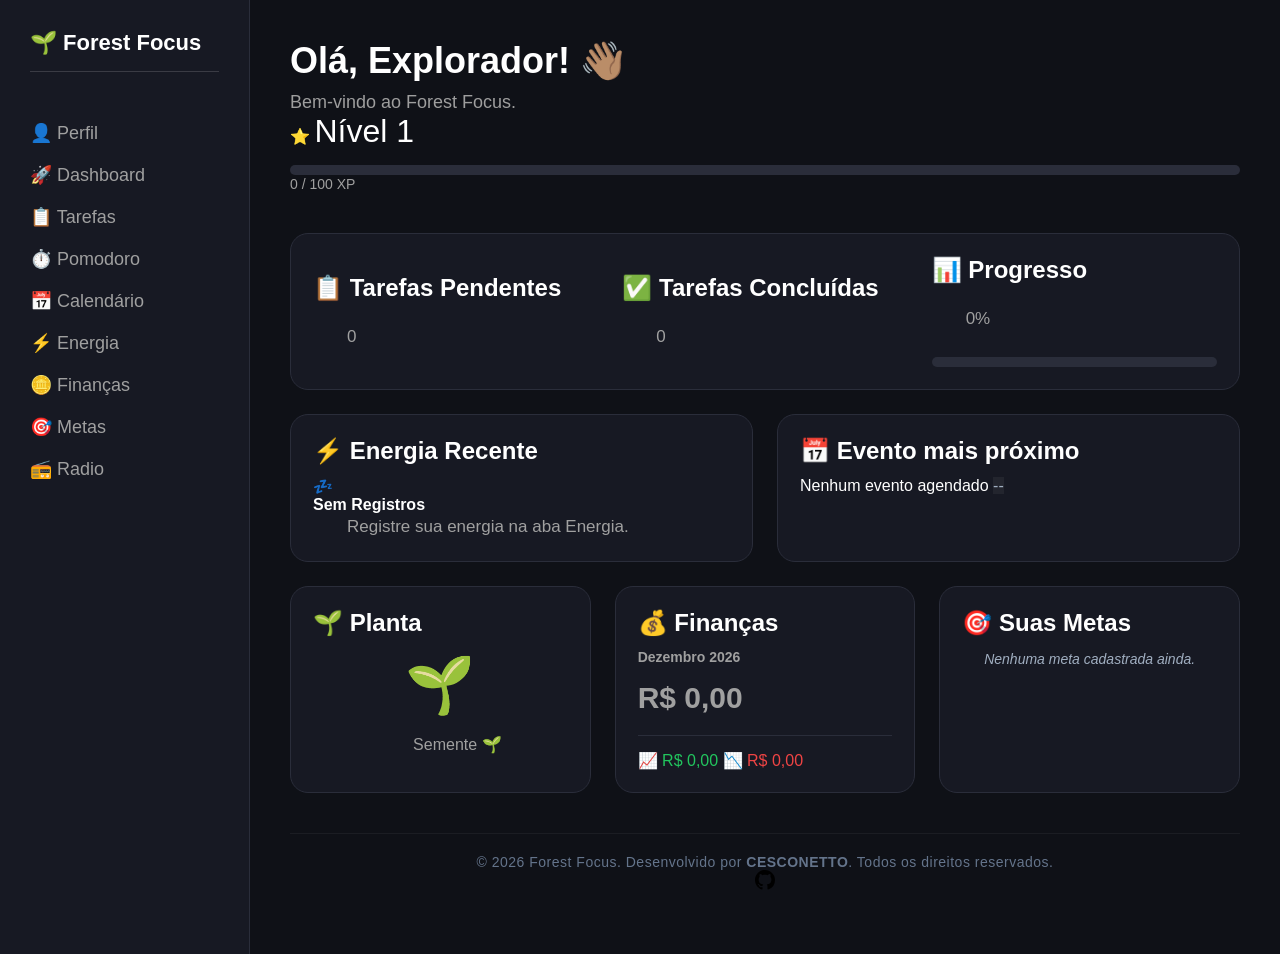
==== index.html @ b94b72d1 "Correção geral do projeto" ====
<!DOCTYPE html>
<html lang="pt-BR">

<head>
    <meta charset="UTF-8">
    <meta name="viewport" content="width=device-width, initial-scale=1.0">
    <title>Dashboard - Forest Focus 1.5v</title>

    <link rel="icon" type="image/png" href="assets/img/favicon.png">
    <link rel="stylesheet" href="assets/css/style.css">
    <link rel="manifest" href="./manifest.json">

    <meta name="theme-color" content="#1a1a2e">
</head>

<body>

    <div class="container">

        <aside class="sidebar">
            <h2>🌱 Forest Focus</h2>

            <button class="menu-toggle" aria-label="Abrir menu">
                <span>🌱 Forest Focus</span>
                <span class="menu-icon">☰</span>
            </button>

            <nav>
                <a href="pages/perfil.html">👤 Perfil</a>
                <a href="#">🚀 Dashboard</a>
                <a href="pages/tarefas.html">📋 Tarefas</a>
                <a href="pages/pomodoro.html">⏱️ Pomodoro</a>
                <a href="pages/calendario.html">📅 Calendário</a>
                <a href="pages/energia.html">⚡ Energia</a>
                <a href="pages/financas.html">🪙 Finanças</a>
                <a href="pages/metas.html">🎯 Metas</a>
                <a href="https://youtu.be/IvgZ4maSn4c" target="_blank" class="radio-link">📻 Radio</a>
            </nav>
        </aside>

        <main class="main-content">

            <header>
                <div>
                    <h1>Olá, Explorador! 👋🏽</h1>
                    <p>Bem-vindo ao Forest Focus.</p>
                </div>

                <div class="user-level-top">
                    <span>
                        ⭐ <span id="levelText">Nível 1</span>
                    </span>
                    <div class="progress-bar">
                        <div id="levelFill" style="width:70%;"></div>
                    </div>
                    <span id="xpText">70 / 100 XP</span>
                </div>
            </header>

            <section class="cards">

                <div class="card card-dash">
                    <div class="grid-3-columns">
                        <div class="metric-item border-right">
                            <h3>📋 Tarefas Pendentes</h3>
                            <p id="taskCounter" class="dash-number">0</p>
                        </div>

                        <div class="metric-item border-right">
                            <h3>✅ Tarefas Concluídas</h3>
                            <p id="completedCounter" class="dash-number">0</p>
                        </div>

                        <div class="metric-item">
                            <h3>📊 Progresso</h3>
                            <p id="progressText" class="dash-number">0%</p>
                            <div class="progress-bar">
                                <div id="progressFill"></div>
                            </div>
                        </div>
                    </div>
                </div>

                <div class="grid-2-columns">
                    <div class="card card-dash flex-center">
                        <h3>⚡ Energia Recente</h3>
                        <div id="dashEnergyStatus">
                            <span id="dashEnergyEmoji">🔋</span>
                            <div>
                                <h4 id="dashEnergyLabel">Carregando...</h4>
                                <p id="dashEnergyNote">"Buscando último registro..."</p>
                            </div>
                        </div>
                    </div>

                    <div class="card card-dash flex-center">
                        <h3>📅 Evento mais próximo</h3>
                        <div id="dashNextEvent">
                            <div class="event-wrapper">
                                <span id="dashEventTitle">Nenhum evento agendado</span>
                                <span id="dashEventBadge">--</span>
                            </div>
                        </div>
                    </div>
                </div>

                <div class="grid-3-columns">
                    <div class="card card-dash space-between">
                        <h3>🌱 Planta</h3>
                        <div class="card-center-content">
                            <div id="plantStage">🌱</div>
                            <p id="plantProgress">Brotando...</p>
                        </div>
                    </div>

                    <div class="card card-dash space-between">
                        <h3>💰 Finanças</h3>
                        <div class="card-center-content">
                            <h4 id="financeMonth">Junho 2026</h4>
                            <p id="balanceText">R$ 0,00</p>
                            <div class="finance-summary">
                                <span id="incomeText">📈 R$ 0,00</span>
                                <span id="expenseText">📉 R$ 0,00</span>
                            </div>
                        </div>
                    </div>

                    <div class="card card-dash space-between">
                        <h3>🎯 Suas Metas</h3>
                        <div id="dashboardGoalsContent">
                            <p class="loading-text">Carregando metas...</p>
                        </div>
                    </div>
                </div>

            </section>

            <footer class="main-footer">
                <p>
                    &copy; 2026 Forest Focus. Desenvolvido por <strong>CESCONETTO</strong>. Todos os direitos reservados.
                </p>
                <a href="https://github.com/ViniCesco" target="_blank" rel="noopener noreferrer" title="Ver meu GitHub">
                    <svg height="20" width="20" viewBox="0 0 16 16" aria-hidden="true">
                        <path d="M8 0C3.58 0 0 3.58 0 8c0 3.54 2.29 6.53 5.47 7.59.4.07.55-.17.55-.38 0-.19-.01-.82-.01-1.49-2.01.37-2.53-.49-2.69-.94-.09-.23-.48-.94-.82-1.13-.28-.15-.68-.52-.01-.53.63-.01 1.08.58 1.23.82.72 1.21 1.87.87 2.33.66.07-.52.28-.87.51-1.07-1.78-.2-3.64-.89-3.64-3.95 0-.87.31-1.59.82-2.15-.08-.2-.36-1.02.08-2.12 0 0 .67-.21 2.2.82.64-.18 1.32-.27 2-.27.68 0 1.36.09 2 .27 1.53-1.04 2.2-.82 2.2-.82.44 1.1.16 1.92.08 2.12.51.56.82 1.27.82 2.15 0 3.07-1.87 3.75-3.65 3.95.29.25.54.73.54 1.48 0 1.07-.01 1.93-.01 2.2 0 .21.15.46.55.38A8.013 8.013 0 0016 8c0-4.42-3.58-8-8-8z"/>
                    </svg>
                </a>
            </footer>

        </main>

    </div>

    <script src="assets/js/dashboard.js"></script>
</body>

</html>
---- assets/css/style.css ----
/* ==========================================================================
   1. CONFIGURAÇÕES GERAIS E VARIÁVEIS
   ========================================================================== */
:root {
  --bg-main: #0f1117;
  --bg-card: #171923;
  --bg-select: #151a2e;
  --border-color: #2a2d3a;
  --primary: #4f46e5;
  --primary-hover: #6d5dfc;
  --success: #22c55e;
  --danger: #ef4444;
  --text-white: #ffffff;
  --text-muted: #a0a0a0;
  --text-label: #9e9e9e;
}

* {
  margin: 0;
  padding: 0;
  box-sizing: border-box;
  font-family: Arial, sans-serif;
}

body {
  background: var(--bg-main);
  color: var(--text-white);
}

.section-divider, hr {
  width: 100%;
  height: 1px;
  background: var(--border-color);
  border: none;
  margin: 40px 0;
}

hr {
  margin: 15px 0;
}

/* ==========================================================================
   2. ESTRUTURA BASE (LAYOUT GLOBAL)
   ========================================================================== */
.container {
  display: flex;
  min-height: 100vh;
}

.main-content {
  flex: 1;
  padding: 40px;
}

header {
  margin-bottom: 40px;
}

header h1 {
  font-size: 36px;
  margin-bottom: 10px;
}

header p {
  color: var(--text-label);
  font-size: 18px;
}

/* Grids Computador */
.cards {
  display: flex;
  flex-direction: column;
  gap: 24px;
  margin: 25px 0;
}

.grid-2-columns {
  display: grid;
  grid-template-columns: repeat(2, 1fr);
  gap: 24px;
}

.grid-3-columns {
  display: grid;
  grid-template-columns: repeat(3, 1fr);
  gap: 24px;
}

/* Elementos de Cartão Comuns */
.card {
  background: var(--bg-card);
  border: 1px solid var(--border-color);
  border-radius: 18px;
  padding: 22px;
  transition: .25s;
}

.card:hover {
  border-color: var(--primary);
  transform: translateY(-3px);
}

.card h3 {
  display: flex;
  align-items: center;
  gap: 8px;
  font-size: 24px;
  margin: 0 0 12px 0;
  color: var(--text-white);
}

.card p {
  margin: 0 0 0 34px;
  color: var(--text-muted);
  font-size: 17px;
  line-height: 1.5;
}

.card-wide {
  grid-column: span 1;
}

.card-dash {
  min-height: 120px;
}

.metric-item {
  display: flex;
  flex-direction: column;
  justify-content: center;
  gap: 10px;
}

/* ==========================================================================
   3. SIDEBAR (MENU LATERAL)
   ========================================================================== */
.sidebar {
  width: 250px;
  background: var(--bg-card);
  padding: 30px;
  border-right: 1px solid var(--border-color);
}

.sidebar h2 {
  font-size: 22px;
  color: #ffffff;
  font-weight: 700;
  margin-bottom: 50px;
  white-space: nowrap;
  padding-bottom: 15px;
  border-bottom: 1px solid rgba(255, 255, 255, 0.15);
  display: block;
}

.sidebar nav {
  display: flex;
  flex-direction: column;
  gap: 20px;
}

.sidebar a {
  text-decoration: none;
  color: var(--text-muted);
  font-size: 18px;
  transition: transform 0.3s ease, color 0.3s ease;
}

.sidebar a:hover {
  color: var(--text-white);
  transform: translateX(5px);
}

/* ==========================================================================
   4. FORMULÁRIOS E CAMPOS DE ENTRADA (TAREFAS)
   ========================================================================== */
.tasks {
  margin-top: 15px;
}

.tasks h2 {
  margin-bottom: 20px;
}

.task-input {
  display: flex;
  gap: 10px;
  margin-bottom: 20px;
}

.task-input input {
  flex: 1;
  padding: 15px;
  border: none;
  border-radius: 12px;
  background: var(--bg-card);
  color: var(--text-white);
  font-size: 16px;
}

.task-input input:focus {
  outline: 2px solid var(--primary);
}

.task-input select, 
#taskCategory, 
#taskPriority {
  height: 48px;
  padding: 0 16px;
  border: 1px solid rgba(255, 255, 255, 0.05);
  border-radius: 16px;
  background: var(--bg-select);
  color: var(--text-white);
  font-size: 15px;
  min-width: 180px;
  outline: none;
  cursor: pointer;
  transition: background 0.2s ease;
}

#taskPriority {
  min-width: 170px;
}

.task-input select:hover, 
#taskCategory:hover {
  background: #1b2240;
}

#taskCategory:focus {
  box-shadow: 0 0 0 2px rgba(109, 93, 252, 0.3);
}

.task-input button {
  height: 48px;
  padding: 0 25px;
  border: none;
  border-radius: 12px;
  background: var(--primary-hover);
  color: var(--text-white);
  font-weight: 600;
  cursor: pointer;
  transition: transform 0.3s ease;
}

.task-input button:hover {
  transform: scale(1.03);
}

/* ==========================================================================
   5. LISTAGEM DE TAREFAS E CONTEÚDO
   ========================================================================== */
#taskList {
  list-style: none;
}

#taskList li {
  background: var(--bg-card);
  border: 1px solid var(--border-color);
  padding: 15px;
  border-radius: 12px;
  margin-bottom: 10px;
  display: flex;
  justify-content: space-between;
  align-items: center;
  transition: border-color 0.3s ease;
}

#taskList li:hover {
  border-color: var(--primary);
}

.check-container {
  display: flex;
  align-items: center;
  gap: 10px;
  cursor: pointer;
}

.check-container input {
  width: 18px;
  height: 18px;
}

.completed, .done {
  text-decoration: line-through;
  opacity: 0.5;
}

.task-tags {
  display: flex;
  gap: 6px;
  margin-bottom: 6px;
}

.task-category {
  display: inline-block;
  padding: 4px 10px;
  border-radius: 20px;
  background: rgba(124, 92, 255, 0.15);
  color: #a78bfa;
  font-size: 11px;
  font-weight: 600;
}

.task-priority {
  display: inline-block;
  padding: 4px 10px;
  border-radius: 20px;
  background: rgba(255, 255, 255, 0.08);
  font-size: 11px;
  font-weight: 600;
}

.task-actions {
  display: flex;
  gap: 10px;
}

.task-actions button, 
#taskList button {
  background: transparent;
  border: none;
  cursor: pointer;
  font-size: 18px;
  margin-left: 5px;
  transition: transform 0.2s ease;
}

#taskList button:hover {
  transform: scale(1.2);
}

/* ==========================================================================
   6. MÓDULO GAMIFICAÇÃO & JARDIM FLORESTA
   ========================================================================== */
.progress-bar {
  width: 100%;
  height: 10px;
  margin-top: 15px;
  background: var(--border-color);
  border-radius: 999px;
  overflow: hidden;
}

#progressFill {
  width: 0%;
  height: 100%;
  background: var(--primary);
  transition: width 0.3s ease;
}

#plantStage {
  font-size: 56px;
  margin: 15px 0;
  text-align: center;
}

#plantProgress {
  margin-top: 5px;
  color: var(--text-muted);
  font-size: 16px;
  text-align: center;
}

#gardenArea {
  display: none;
  margin-top: 15px;
  font-size: 28px;
  line-height: 1.8;
}

#treeCounter, #levelText {
  font-size: 32px;
  text-align: center;
}

#levelFill {
  width: 0%;
  height: 100%;
  background: gold;
  transition: width 0.3s ease;
}

#xpText {
  font-size: 14px;
  text-align: center;
  margin-top: 10px;
  color: var(--text-muted);
}

#newDayButton, #toggleGardenButton {
  border: none;
  padding: 12px 20px;
  border-radius: 12px;
  color: var(--text-white);
  font-weight: bold;
  cursor: pointer;
  transition: transform 0.3s ease, opacity 0.3s ease;
}

#newDayButton {
  background: var(--success);
  margin-bottom: 20px;
}

#toggleGardenButton {
  width: 100%;
  margin-top: 15px;
  background: var(--primary);
}

#newDayButton:hover, #toggleGardenButton:hover {
  transform: translateY(-2px);
  opacity: 0.9;
}

/* ==========================================================================
   7. MÓDULO FINANCEIRO
   ========================================================================== */
#monthFilter {
  width: 100%;
  padding: 14px;
  margin-bottom: 20px;
  border: 1px solid var(--border-color);
  border-radius: 12px;
  background: var(--bg-card);
  color: var(--text-white);
  font-size: 15px;
}

#monthFilter:focus {
  outline: none;
  border-color: var(--primary);
}

#financeMonth {
  color: var(--text-muted);
  font-size: 14px;
  margin-bottom: 10px;
}

.finance-label {
  color: #777;
  font-size: 13px;
  margin-top: 10px;
}

#balanceText {
  font-size: 30px;
  font-weight: bold;
  margin: 10px 0;
}

.finance-summary {
  border-top: 1px solid var(--border-color);
  margin-top: 15px;
  padding-top: 15px;
}

.income, #incomeText, .income-value {
  color: var(--success);
}

.expense, #expenseText, .expense-value {
  color: var(--danger);
}

#incomeText {
  margin-bottom: 8px;
}

.finance-description {
  color: var(--text-white);
  font-weight: bold;
  display: block;
}

.finance-date {
  color: var(--text-label);
  font-size: 12px;
  display: block;
  margin-top: 4px;
}

.income-value, .expense-value {
  font-weight: bold;
  display: block;
  margin-top: 10px;
}

#financeHistory {
  margin-top: 20px;
}

#financeHistory li {
  list-style: none;
  background: var(--bg-card);
  border: 1px solid var(--border-color);
  border-radius: 12px;
  padding: 15px;
  margin-bottom: 10px;
  display: flex;
  justify-content: space-between;
  align-items: center;
}

.delete-finance {
  background: transparent;
  border: none;
  color: var(--danger);
  cursor: pointer;
  font-size: 18px;
}

.month-card {
  background: var(--bg-card);
  border: 1px solid var(--border-color);
  border-radius: 15px;
  padding: 20px;
  margin-bottom: 15px;
}

.month-card h3 { margin-bottom: 10px; }
.month-card p { margin: 5px 0; }

.month-card summary, .smart-guide summary {
  cursor: pointer;
  color: var(--text-muted);
  user-select: none;
}

.month-card summary { margin-top: 10px; }

.month-details {
  margin-top: 15px;
}

.month-details p, .history-line {
  margin-bottom: 10px;
}

.history-line {
  display: flex;
  align-items: center;
  gap: 8px;
  margin: 8px 0;
  color: var(--text-white);
  font-size: 14px;
}

#toggleFinanceHistory {
  width: 100%;
  margin-top: 15px;
  padding: 12px 16px;
  background: var(--bg-card);
  border: 1px solid var(--border-color);
  color: var(--text-muted);
  border-radius: 12px;
  cursor: pointer;
  display: flex;
  align-items: center;
  justify-content: center;
  gap: 8px;
  font-weight: bold;
  transition: border-color 0.3s ease, color 0.3s ease, transform 0.3s ease;
}

#toggleFinanceHistory:hover {
  border-color: var(--primary);
  color: var(--text-white);
  transform: translateY(-2px);
}

/* ==========================================================================
   8. COMPONENTES EXTRA (MÉTODO SMART)
   ========================================================================== */
.smart-guide {
  margin-top: 15px;
  margin-bottom: 40px;
  color: var(--text-muted);
}

.smart-content {
  margin-top: 10px;
  padding: 15px;
  border-radius: 12px;
  background: var(--bg-card);
  border: 1px solid var(--border-color);
}

/* ==========================================================================
   9. SISTEMA DE AVATAR DO PERFIL 
   ========================================================================== */
.avatar-circle {
  width: 80px;
  height: 80px;
  background-color: #1f2937;
  border-radius: 50%;
  display: flex;
  align-items: center;
  justify-content: center;
  font-size: 42px;
  border: 2px solid #374151;
  transition: transform 0.2s ease;
}

.btn-mudar-foto {
  background-color: #374151;
  color: #ffffff;
  border: none;
  padding: 4px 10px;
  border-radius: 6px;
  font-size: 12px;
  cursor: pointer;
  transition: background 0.2s ease;
}

.btn-mudar-foto:hover {
  background-color: #4b5563;
}

.avatar-modal {
  display: none; 
  padding: 20px; 
  background-color: #1f2937; 
  border: 1px solid #374151;
  border-radius: 12px; 
  margin-top: 15px;
  margin-bottom: 20px;
  box-shadow: 0 4px 6px -1px rgba(0, 0, 0, 0.5);
}

.avatar-options {
  font-size: 36px; 
  display: flex; 
  gap: 20px; 
  justify-content: center;
}

.avatar-options span {
  cursor: pointer;
  transition: transform 0.2s ease;
}

.avatar-options span:hover, .avatar-circle:hover {
  transform: scale(1.15);
}

/* ==========================================================================
   10. MÓDULO CALENDÁRIO
   ========================================================================== */
.calendar-header {
  display: flex;
  justify-content: space-between;
  align-items: center;
  margin-bottom: 20px;
  gap: 20px;
}

.calendar-header h2 {
  flex: 1;
  text-align: center;
  font-size: 28px;
  color: var(--text-white);
}

.calendar-header button,
#todayButton {
  background: var(--bg-card);
  border: 1px solid var(--border-color);
  color: var(--text-white);
  padding: 12px 18px;
  border-radius: 12px;
  cursor: pointer;
  transition: .25s;
  font-size: 15px;
  font-weight: 600;
}

.calendar-header button:hover,
#todayButton:hover {
  border-color: var(--primary);
  background: var(--primary);
  transform: translateY(-2px);
}

#todayButton {
  margin-bottom: 20px;
}

.calendar-weekdays {
  display: grid;
  grid-template-columns: repeat(7, 1fr);
  margin-bottom: 10px;
  text-align: center;
  color: var(--text-label);
  font-weight: bold;
}

.calendar-grid {
  display: grid;
  grid-template-columns: repeat(7, 1fr);
  gap: 10px;
}

.calendar-day {
  background: var(--bg-card);
  border: 1px solid var(--border-color);
  border-radius: 16px;
  min-height: 120px;
  padding: 12px;
  cursor: pointer;
  transition: .25s;
  position: relative;
  display: flex;
  flex-direction: column;
}

.calendar-day:hover {
  border-color: var(--primary);
  transform: translateY(-3px);
}

.calendar-day-number {
  font-size: 18px;
  font-weight: bold;
}

.calendar-other-month {
  opacity: .35;
}

.calendar-today {
  border: 2px solid var(--primary);
  box-shadow: 0 0 15px rgba(79, 70, 229, .25);
}

.event-dots {
  display: flex;
  flex-wrap: wrap;
  gap: 5px;
  margin-top: 10px;
}

.event-dot {
  width: 8px;
  height: 8px;
  background: var(--success);
  border-radius: 50%;
}

.event-preview {
  margin-top: 8px;
  font-size: 12px;
  color: var(--text-muted);
  overflow: hidden;
  text-overflow: ellipsis;
  white-space: nowrap;
}

#eventList {
  margin-top: 20px;
}

.event-card {
  background: var(--bg-card);
  border: 1px solid var(--border-color);
  border-radius: 15px;
  padding: 18px;
  margin-bottom: 15px;
  transition: .25s;
}

.event-card:hover {
  border-color: var(--primary);
}

.event-card h3 {
  margin-bottom: 8px;
  font-size: 19px;
}

.event-info {
  color: var(--text-muted);
  font-size: 14px;
  margin: 5px 0;
}

.event-description {
  margin-top: 12px;
  line-height: 1.5;
}

.event-actions {
  display: flex;
  justify-content: space-between;
  align-items: center;
  margin-top: 18px;
}

.event-actions label {
  display: flex;
  align-items: center;
  gap: 8px;
  cursor: pointer;
  user-select: none;
}

.event-actions input {
  width: 18px;
  height: 18px;
  cursor: pointer;
}

.empty-events {
  text-align: center;
  color: var(--text-muted);
  padding: 35px;
  background: var(--bg-card);
  border: 1px dashed var(--border-color);
  border-radius: 15px;
}

.event-completed {
  opacity: .55;
  border-color: #22c55e;
}

.event-completed h3 {
  text-decoration: line-through;
  color: #22c55e;
}

.event-buttons {
  display: flex;
  gap: 8px;
}

.edit-btn,
.delete-btn {
  width: 34px;
  height: 34px;
  border: none;
  border-radius: 8px;
  cursor: pointer;
  font-size: 18px;
  transition: .2s;
  display: flex;
  align-items: center;
  justify-content: center;
}

.edit-btn {
  background: #3b82f620;
}

.edit-btn:hover {
  background: #3b82f650;
  transform: scale(1.15);
}

.delete-btn {
  background: #ef444420;
  color: #ef4444;
}

.delete-btn:hover {
  background: #ef444450;
  color: #dc2626;
  transform: scale(1.15);
}

/* ==========================================================================
   11. MÓDULO ESTADO DE ENERGIA E GRÁFICO
   ========================================================================== */
.mood-selector {
  display: grid;
  grid-template-columns: repeat(6, 1fr);
  gap: 16px;
  margin-top: 24px;
  margin-bottom: 24px; 
}

.mood-btn {
  background: var(--bg-card);
  border: 1px solid var(--border-color);
  border-radius: 18px;
  min-height: 110px;
  display: flex;
  flex-direction: column;
  justify-content: center;
  align-items: center;
  gap: 12px;
  cursor: pointer;
  transition: .25s ease;
  padding: 18px;
}

.mood-btn:hover {
  transform: translateY(-5px);
  border-color: #6366f1;
  box-shadow: 0 12px 28px rgba(0, 0, 0, .25);
}

.mood-btn.selected {
  border-color: #22c55e;
  background: rgba(34, 197, 94, 0.1);
  box-shadow: 0 0 15px rgba(34, 197, 94, 0.2);
  transform: scale(1.02);
}

.mood-emoji {
  font-size: 34px;
}

.mood-label {
  font-size: 14px;
  font-weight: 600;
  color: var(--text-white);
  text-align: center;
}

.mood-history-list {
  display: flex;
  flex-direction: column;
  gap: 12px;
  margin-top: 15px;
}

.mood-history-item {
  background: var(--bg-card);
  border: 1px solid var(--border-color);
  border-radius: 12px;
  padding: 14px 20px;
  display: flex;
  justify-content: space-between;
  align-items: center;
  gap: 15px;
  transition: border-color 0.2s;
}

.mood-history-item:hover {
  border-color: var(--border-color);
}

.mood-history-main {
  display: flex;
  align-items: center;
  gap: 12px;
}

.mood-history-status {
  font-weight: bold;
  color: var(--text-white);
  font-size: 15px;
}

.mood-history-note {
  font-size: 13px;
  color: var(--text-muted);
  font-style: italic;
}

.mood-history-date {
  font-size: 13px;
  color: var(--text-label);
  white-space: nowrap;
}

/* Gráfico em CSS Puro */
.chart-row {
  display: flex;
  flex-direction: column;
  gap: 4px;
}

.chart-label-zone {
  display: flex;
  justify-content: space-between;
  font-size: 12px;
  color: var(--text-white);
  font-weight: 500;
}

.chart-bar-bg {
  background: rgba(255, 255, 255, 0.05);
  border-radius: 8px;
  height: 12px;
  width: 100%;
  overflow: hidden;
}

.chart-bar-fill {
  height: 100%;
  border-radius: 8px;
  width: 0%;
  transition: width 0.5s ease-out;
}

.bar-ultra { background: #3b82f6; } 
.bar-alta { background: #22c55e; }  
.bar-fadiga { background: #eab308; }
.bar-bloqueio { background: #a855f7; } 
.bar-exaustao { background: #ef4444; } 

/* ==========================================================================
   12. MÉTODO E SESSÃO POMODORO
   ========================================================================== */
.pomodoro-pet {
  display: flex;
  flex-direction: column;
  align-items: center;
  justify-content: center;
  text-align: center;
}

.pomodoro-pet img {
  width: 220px;
  max-width: 100%;
  margin-bottom: 20px;
  transition: opacity .4s ease, transform .3s ease;
  user-select: none;
}

.pomodoro-pet img:hover {
  transform: scale(1.03);
}

#athenaStatus {
  font-size: 22px;
  color: #e5e7eb;
  font-weight: 600;
}

.pomodoro-timer {
  display: flex;
  justify-content: center;
  align-items: center;
  margin: 30px 0;
}

#timer {
  font-size: 70px;
  font-weight: bold;
  color: #10b981;
  letter-spacing: 3px;
}

.pomodoro-buttons {
  display: flex;
  justify-content: center;
  gap: 15px;
  flex-wrap: wrap;
  margin-top: 20px;
}

.pomodoro-buttons button {
  padding: 12px 25px;
  border: none;
  border-radius: 10px;
  cursor: pointer;
  background: #10b981;
  color: white;
  font-size: 16px;
  font-weight: 600;
  transition: .25s;
}

.pomodoro-buttons button:hover {
  background: #059669;
  transform: translateY(-2px);
}

#pomodoroProgress {
  width: 0%;
  height: 100%;
  background: #10b981;
  border-radius: 20px;
  transition: width .5s;
}

.pomodoro-info {
  margin-top: 30px;
}

.pomodoro-info-toggle {
  width: 100%;
  display: flex;
  justify-content: space-between;
  align-items: center;
  padding: 18px 22px;
  background: rgba(255, 255, 255, .04);
  color: #fff;
  border: none;
  border-radius: 12px;
  cursor: pointer;
  font-size: 17px;
  font-weight: 600;
  transition: .3s;
}

.pomodoro-info-toggle:hover {
  background: rgba(255, 255, 255, .08);
}

.info-arrow {
  transition: .3s;
  color: #22c55e;
}

.pomodoro-info.open .info-arrow {
  transform: rotate(180deg);
}

.pomodoro-info-content {
  max-height: 0;
  overflow: hidden;
  transition: max-height .45s ease;
}

.pomodoro-info.open .pomodoro-info-content {
  max-height: 600px;
}

.pomodoro-info-content p {
  margin-top: 20px;
  line-height: 1.8;
  color: #d1d5db;
}

.pomodoro-info-content ol {
  margin-top: 18px;
  margin-left: 20px;
  color: #d1d5db;
  line-height: 2;
}

.athena-tip {
  margin-top: 25px;
  padding: 18px;
  border-left: 4px solid #22c55e;
  background: rgba(34, 197, 94, .08);
  border-radius: 10px;
}

.athena-tip strong {
  color: #22c55e;
  display: block;
  margin-bottom: 8px;
}

/* ==========================================================================
   13. WIDGET ASSISTENTE DE MÚSICA
   ========================================================================== */
#musicAssistant {
  position: fixed;
  right: 25px;
  bottom: 25px;
  z-index: 9999;
}

#musicButton {
  width: 62px;
  height: 62px;
  border: 1px solid rgba(255, 255, 255, .15);
  border-radius: 50%;
  cursor: pointer;
  font-size: 24px;
  background: rgba(35, 35, 35, .92);
  backdrop-filter: blur(12px);
  color: #fff;
  box-shadow: 0 10px 30px rgba(0, 0, 0, .35);
  transition: .25s;
}

#musicButton:hover {
  transform: translateY(-3px) scale(1.05);
  box-shadow: 0 15px 40px rgba(0, 0, 0, .45);
}

#musicPanel {
  position: absolute;
  right: 0;
  bottom: 80px;
  width: 360px;
  border-radius: 20px;
  overflow: hidden;
  background: rgba(30, 30, 30, .95);
  backdrop-filter: blur(20px);
  border: 1px solid rgba(255, 255, 255, .08);
  box-shadow: 0 20px 60px rgba(0, 0, 0, .45);
  display: none;
}

#musicPanel.open {
  display: block;
  animation: assistantOpen .25s ease;
}

.music-header {
  display: flex;
  justify-content: space-between;
  align-items: center;
  padding: 16px 18px;
  border-bottom: 1px solid rgba(255, 255, 255, .08);
  color: white;
}

.music-header h3 {
  font-size: 15px;
  font-weight: 600;
}

.music-header button {
  width: 34px;
  height: 34px;
  border: none;
  border-radius: 50%;
  background: rgba(255, 255, 255, .08);
  color: white;
  cursor: pointer;
  transition: .2s;
}

.music-header button:hover {
  background: rgba(255, 255, 255, .15);
  transform: rotate(90deg);
}

#musicPanel iframe {
  display: block;
  width: 100%;
  border: none;
}

/* ==========================================================================
   14. RODAPÉ (FOOTER)
   ========================================================================== */
.main-footer {
  margin-top: 40px;
  padding: 20px 0;
  border-top: 1px solid rgba(255, 255, 255, 0.05);
  text-align: center;
  width: 100%;
}

.main-footer p {
  color: #64748b;
  font-size: 14px;
  letter-spacing: 0.5px;
}

/* ==========================================================================
   15. MEDIA QUERIES (COMPORTAMENTO DESKTOP E MOBILE)
   ========================================================================== */

/* Computador / Telas Grandes */
@media (min-width: 769px) {
  .menu-toggle {
    display: none !important;
  }
}

/* Celular / Telas Pequenas */
@media (max-width: 768px) {
  * {
    box-sizing: border-box;
  }

  body {
    overflow-x: hidden;
  }

  .container {
    display: block;
    width: 100%;
  }

  .main-content {
    width: 100%;
    padding: 95px 16px 120px;
    box-sizing: border-box;
  }

  .main-content.menu-expanded {
    padding-top: 470px;
  }

  /* Menu Responsivo */
  .sidebar {
    position: fixed;
    top: 0;
    left: 0;
    width: 100%;
    padding: 15px;
    z-index: 999;
    box-sizing: border-box;
    border-right: none;
    border-bottom: 1px solid var(--border-color);
  }

  .sidebar h2 {
    display: none;
  }

  .menu-toggle {
    display: flex;
    justify-content: space-between;
    align-items: center;
    width: 100%;
  }

  .sidebar nav {
    display: flex;
    flex-direction: column;
    gap: 12px;
    max-height: 0;
    overflow: hidden;
    transition: .35s;
  }

  .sidebar.open nav {
    max-height: 600px;
    margin-top: 18px;
  }

  /* Cabeçalho */
  header {
    display: flex;
    flex-direction: column;
    gap: 18px;
    align-items: flex-start;
    margin-bottom: 24px;
  }

  /* Ajuste dos Grids para Coluna Única (Cards não grudam) */
  .grid-2-columns,
  .grid-3-columns {
    display: flex !important;
    flex-direction: column !important;
    gap: 20px !important;
    width: 100% !important;
    box-sizing: border-box !important;
  }

  /* Ajuste dos Cards Individuais */
  .card,
  .card-dash {
    width: 100% !important;
    margin: 0 !important;
    padding: 20px;
    box-sizing: border-box !important;
  }

  .border-right {
    border-right: none;
    padding-right: 0;
    border-bottom: 1px solid rgba(255, 255, 255, .08);
    padding-bottom: 20px;
  }

  .metric-item {
    width: 100%;
  }
}
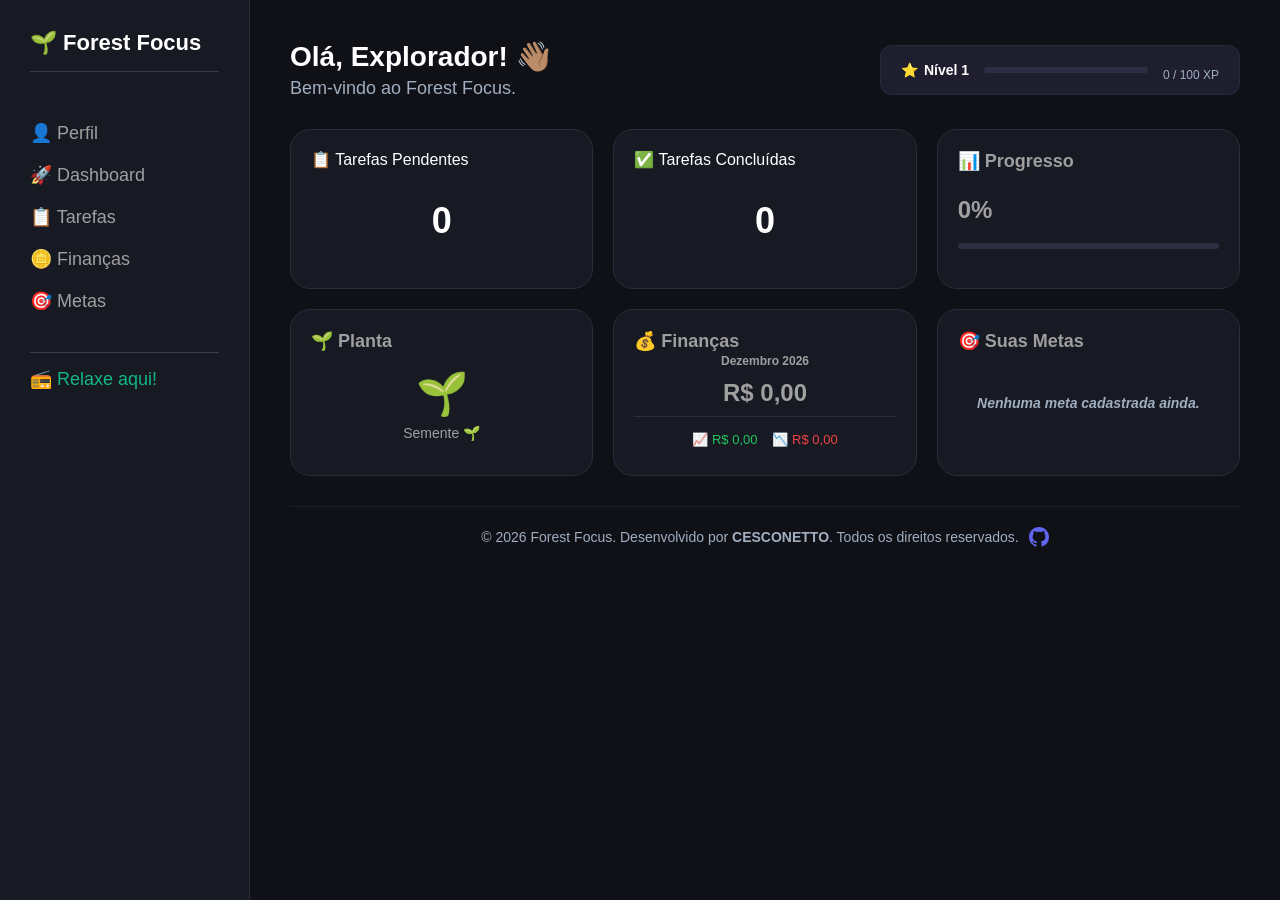
==== commit 1127436f: "Resolve merge conflict" ====
--- a/index.html
+++ b/index.html
@@ -2,149 +2,118 @@
 <html lang="pt-BR">
 
 <head>
-    <meta charset="UTF-8">
-    <meta name="viewport" content="width=device-width, initial-scale=1.0">
-    <title>Dashboard - Forest Focus 1.5v</title>
+  <meta charset="UTF-8">
+  <meta name="viewport" content="width=device-width, initial-scale=1.0">
+  <title>Dashboard - Forest Focus</title>
+  <link rel="icon" type="image/png" href="assets/img/favicon.png">
+  <link rel="stylesheet" href="assets/css/style.css">
+  <link rel="manifest" href="./manifest.json">
+<meta name="theme-color" content="#1a1a2e">
 
-    <link rel="icon" type="image/png" href="assets/img/favicon.png">
-    <link rel="stylesheet" href="assets/css/style.css">
-    <link rel="manifest" href="./manifest.json">
-
-    <meta name="theme-color" content="#1a1a2e">
 </head>
 
 <body>
 
     <div class="container">
 
-        <aside class="sidebar">
-            <h2>🌱 Forest Focus</h2>
-
-            <button class="menu-toggle" aria-label="Abrir menu">
-                <span>🌱 Forest Focus</span>
-                <span class="menu-icon">☰</span>
-            </button>
-
-            <nav>
-                <a href="pages/perfil.html">👤 Perfil</a>
-                <a href="#">🚀 Dashboard</a>
-                <a href="pages/tarefas.html">📋 Tarefas</a>
-                <a href="pages/pomodoro.html">⏱️ Pomodoro</a>
-                <a href="pages/calendario.html">📅 Calendário</a>
-                <a href="pages/energia.html">⚡ Energia</a>
-                <a href="pages/financas.html">🪙 Finanças</a>
-                <a href="pages/metas.html">🎯 Metas</a>
-                <a href="https://youtu.be/IvgZ4maSn4c" target="_blank" class="radio-link">📻 Radio</a>
-            </nav>
-        </aside>
+    <aside class="sidebar">
+      <h2>🌱 Forest Focus</h2>
+      <nav>
+        <a href="pages/perfil.html">👤 Perfil</a>
+        <a href="#">🚀 Dashboard</a>
+        <a href="pages/tarefas.html">📋 Tarefas</a>
+        <a href="pages/financas.html">🪙 Finanças</a>
+        <a href="pages/metas.html">🎯 Metas</a>
+        <a href="https://www.youtube.com/watch?v=yv2-8z_p5kw" target="_blank" style="margin-top: 20px; color: #10b981; border-top: 1px solid #374151; padding-top: 15px;">
+          📻 Relaxe aqui!
+        </a>
+      </nav>
+    </aside>
 
         <main class="main-content">
 
-            <header>
-                <div>
-                    <h1>Olá, Explorador! 👋🏽</h1>
-                    <p>Bem-vindo ao Forest Focus.</p>
-                </div>
-
-                <div class="user-level-top">
-                    <span>
-                        ⭐ <span id="levelText">Nível 1</span>
-                    </span>
-                    <div class="progress-bar">
-                        <div id="levelFill" style="width:70%;"></div>
-                    </div>
-                    <span id="xpText">70 / 100 XP</span>
-                </div>
-            </header>
+      <header style="display: flex; justify-content: space-between; align-items: center; margin-bottom: 30px; width: 100%;">
+        <div>
+          <h1 style="margin: 0; font-size: 28px; color: #fff;"> Olá, Explorador! 👋🏽</h1>
+          <p style="margin: 5px 0 0 0; color: #a0aec0;">Bem-vindo ao Forest Focus.</p>
+        </div>
+        
+        <div class="user-level-top" style="display: flex; align-items: center; gap: 15px; background: #1e1e2f; padding: 12px 20px; border-radius: 12px; min-width: 360px; border: 1px solid rgba(255,255,255,0.05);">
+          <span style="font-size: 14px; font-weight: bold; color: #fff; white-space: nowrap; display: flex; align-items: center; gap: 6px;">
+            ⭐ <span id="levelText" style="font-size: 14px; font-weight: bold; color: #fff; margin: 0; padding: 0; line-height: 1;">Nível 1</span>
+          </span>
+          <div class="progress-bar" style="flex-grow: 1; min-width: 120px; height: 6px; background: #2d2d44; border-radius: 3px; overflow: hidden; margin: 0;">
+            <div id="levelFill" style="height: 100%; background: #f59e0b; width: 70%;"></div>
+          </div>
+          <span id="xpText" style="font-size: 12px; color: #a0aec0; font-weight: 500; white-space: nowrap;">70/100 XP</span>
+        </div>
+      </header>
 
             <section class="cards">
 
-                <div class="card card-dash">
-                    <div class="grid-3-columns">
-                        <div class="metric-item border-right">
-                            <h3>📋 Tarefas Pendentes</h3>
-                            <p id="taskCounter" class="dash-number">0</p>
-                        </div>
+        <div class="card card-dash" style="display: flex; flex-direction: column; justify-content: flex-start; min-height: 160px; padding: 20px;">
+          <h3 style="margin: 0 0 5px 0; font-size: 16px; color: #fff; font-weight: 500; text-align: left; width: 100%;">📋 Tarefas Pendentes</h3>
+          <div style="display: flex; justify-content: center; align-items: center; flex-grow: 1; width: 100%;">
+            <p id="taskCounter" class="dash-number" style="margin: 0; font-size: 36px; font-weight: bold; color: #fff; line-height: 1; text-align: center;">0</p>
+          </div>
+        </div>
 
-                        <div class="metric-item border-right">
-                            <h3>✅ Tarefas Concluídas</h3>
-                            <p id="completedCounter" class="dash-number">0</p>
-                        </div>
+        <div class="card card-dash" style="display: flex; flex-direction: column; justify-content: flex-start; min-height: 160px; padding: 20px;">
+          <h3 style="margin: 0 0 5px 0; font-size: 16px; color: #fff; font-weight: 500; text-align: left; width: 100%;">✅ Tarefas Concluídas</h3>
+          <div style="display: flex; justify-content: center; align-items: center; flex-grow: 1; width: 100%;">
+            <p id="completedCounter" class="dash-number" style="margin: 0; font-size: 36px; font-weight: bold; color: #fff; line-height: 1; text-align: center;">0</p>
+          </div>
+        </div>
 
-                        <div class="metric-item">
-                            <h3>📊 Progresso</h3>
-                            <p id="progressText" class="dash-number">0%</p>
-                            <div class="progress-bar">
-                                <div id="progressFill"></div>
-                            </div>
-                        </div>
-                    </div>
-                </div>
+        <div class="card card-dash" style="display: flex; flex-direction: column; justify-content: space-between; min-height: 160px; padding: 20px;">
+          <h3 style="margin: 0; text-align: left;">📊 Progresso</h3>
+          <div style="margin-top: auto; margin-bottom: auto; width: 100%;">
+            <p id="progressText" class="dash-number" style="font-size: 24px; font-weight: bold; margin: 0 0 10px 0; text-align: left;">0%</p>
+            <div class="progress-bar" style="width: 100%; height: 6px; background: #2d2d44; border-radius: 3px; overflow: hidden;">
+              <div id="progressFill" style="height: 100%; background: #6366f1; width: 0%;"></div>
+            </div>
+          </div>
+        </div>
 
-                <div class="grid-2-columns">
-                    <div class="card card-dash flex-center">
-                        <h3>⚡ Energia Recente</h3>
-                        <div id="dashEnergyStatus">
-                            <span id="dashEnergyEmoji">🔋</span>
-                            <div>
-                                <h4 id="dashEnergyLabel">Carregando...</h4>
-                                <p id="dashEnergyNote">"Buscando último registro..."</p>
-                            </div>
-                        </div>
-                    </div>
+        <div class="card card-dash" style="display: flex; flex-direction: column; justify-content: space-between; min-height: 160px; padding: 20px;">
+          <h3 style="margin: 0;">🌱 Planta</h3>
+          <div style="margin-top: auto; margin-bottom: auto; text-align: center; width: 100%;">
+            <div id="plantStage" style="font-size: 42px; margin: 5px 0;">🌱</div>
+            <p id="plantProgress" style="color: var(--text-muted); font-size: 14px; margin: 0; font-weight: 500;">Brotando...</p>
+          </div>
+        </div>
 
-                    <div class="card card-dash flex-center">
-                        <h3>📅 Evento mais próximo</h3>
-                        <div id="dashNextEvent">
-                            <div class="event-wrapper">
-                                <span id="dashEventTitle">Nenhum evento agendado</span>
-                                <span id="dashEventBadge">--</span>
-                            </div>
-                        </div>
-                    </div>
-                </div>
+        <div class="card card-dash" style="display: flex; flex-direction: column; justify-content: space-between; min-height: 160px; padding: 20px;">
+          <h3 style="margin: 0;">💰 Finanças</h3>
+          <div style="margin-top: auto; margin-bottom: auto; text-align: center; width: 100%;">
+            <p id="financeMonth" style="color: var(--text-muted); font-size: 12px; margin: 0;">Junho 2026</p>
+            <p id="balanceText" style="font-size: 24px; font-weight: bold; margin: 5px 0;">R$ 0,00</p>
+            <div class="finance-summary" style="margin-top: 5px; display: flex; gap: 15px; justify-content: center;">
+              <span id="incomeText" style="font-size: 13px;">📈 R$ 0,00</span>
+              <span id="expenseText" style="font-size: 13px;">📉 R$ 0,00</span>
+            </div>
+          </div>
+        </div>
 
-                <div class="grid-3-columns">
-                    <div class="card card-dash space-between">
-                        <h3>🌱 Planta</h3>
-                        <div class="card-center-content">
-                            <div id="plantStage">🌱</div>
-                            <p id="plantProgress">Brotando...</p>
-                        </div>
-                    </div>
-
-                    <div class="card card-dash space-between">
-                        <h3>💰 Finanças</h3>
-                        <div class="card-center-content">
-                            <h4 id="financeMonth">Junho 2026</h4>
-                            <p id="balanceText">R$ 0,00</p>
-                            <div class="finance-summary">
-                                <span id="incomeText">📈 R$ 0,00</span>
-                                <span id="expenseText">📉 R$ 0,00</span>
-                            </div>
-                        </div>
-                    </div>
-
-                    <div class="card card-dash space-between">
-                        <h3>🎯 Suas Metas</h3>
-                        <div id="dashboardGoalsContent">
-                            <p class="loading-text">Carregando metas...</p>
-                        </div>
-                    </div>
-                </div>
+        <div class="card card-dash" style="display: flex; flex-direction: column; justify-content: space-between; min-height: 160px; padding: 20px;">
+          <h3 style="margin: 0; text-align: left;">🎯 Suas Metas</h3>
+          <div id="dashboardGoalsContent" style="margin-top: auto; margin-bottom: auto; width: 100%; display: flex; flex-direction: column; justify-content: center;">
+            <p style="color: #a0aec0; font-style: italic; font-size: 14px; margin: 0; text-align: left;">Carregando metas...</p>
+          </div>
+        </div>
 
             </section>
 
-            <footer class="main-footer">
-                <p>
-                    &copy; 2026 Forest Focus. Desenvolvido por <strong>CESCONETTO</strong>. Todos os direitos reservados.
-                </p>
-                <a href="https://github.com/ViniCesco" target="_blank" rel="noopener noreferrer" title="Ver meu GitHub">
-                    <svg height="20" width="20" viewBox="0 0 16 16" aria-hidden="true">
-                        <path d="M8 0C3.58 0 0 3.58 0 8c0 3.54 2.29 6.53 5.47 7.59.4.07.55-.17.55-.38 0-.19-.01-.82-.01-1.49-2.01.37-2.53-.49-2.69-.94-.09-.23-.48-.94-.82-1.13-.28-.15-.68-.52-.01-.53.63-.01 1.08.58 1.23.82.72 1.21 1.87.87 2.33.66.07-.52.28-.87.51-1.07-1.78-.2-3.64-.89-3.64-3.95 0-.87.31-1.59.82-2.15-.08-.2-.36-1.02.08-2.12 0 0 .67-.21 2.2.82.64-.18 1.32-.27 2-.27.68 0 1.36.09 2 .27 1.53-1.04 2.2-.82 2.2-.82.44 1.1.16 1.92.08 2.12.51.56.82 1.27.82 2.15 0 3.07-1.87 3.75-3.65 3.95.29.25.54.73.54 1.48 0 1.07-.01 1.93-.01 2.2 0 .21.15.46.55.38A8.013 8.013 0 0016 8c0-4.42-3.58-8-8-8z"/>
-                    </svg>
-                </a>
-            </footer>
+      <footer class="main-footer" style="display: flex; justify-content: center; align-items: center; gap: 10px; padding: 20px 0; margin-top: 30px; border-top: 1px solid rgba(255,255,255,0.05);">
+        <p style="margin: 0; color: #a0aec0; font-size: 14px;">
+          &copy; 2026 Forest Focus. Desenvolvido por <strong>CESCONETTO</strong>. Todos os direitos reservados.
+        </p>
+        <a href="https://github.com/ViniCesco" target="_blank" title="Ver meu GitHub" style="display: flex; align-items: center; text-decoration: none; transition: transform 0.2s ease;">
+          <svg height="20" width="20" viewBox="0 0 16 16" fill="#6366f1" style="cursor: pointer;" onmouseover="this.style.fill='#818cf8'" onmouseout="this.style.fill='#6366f1'">
+            <path d="M8 0C3.58 0 0 3.58 0 8c0 3.54 2.29 6.53 5.47 7.59.4.07.55-.17.55-.38 0-.19-.01-.82-.01-1.49-2.01.37-2.53-.49-2.69-.94-.09-.23-.48-.94-.82-1.13-.28-.15-.68-.52-.01-.53.63-.01 1.08.58 1.23.82.72 1.21 1.87.87 2.33.66.07-.52.28-.87.51-1.07-1.78-.2-3.64-.89-3.64-3.95 0-.87.31-1.59.82-2.15-.08-.2-.36-1.02.08-2.12 0 0 .67-.21 2.2.82.64-.18 1.32-.27 2-.27.68 0 1.36.09 2 .27 1.53-1.04 2.2-.82 2.2-.82.44 1.1.16 1.92.08 2.12.51.56.82 1.27.82 2.15 0 3.07-1.87 3.75-3.65 3.95.29.25.54.73.54 1.48 0 1.07-.01 1.93-.01 2.2 0 .21.15.46.55.38A8.013 8.013 0 0016 8c0-4.42-3.58-8-8-8z"></path>
+          </svg>
+        </a>
+      </footer>
 
         </main>
 
@@ -152,5 +121,4 @@
 
     <script src="assets/js/dashboard.js"></script>
 </body>
-
 </html>
--- a/assets/css/style.css
+++ b/assets/css/style.css
@@ -170,9 +170,52 @@
   transform: translateX(5px);
 }
 
-/* ==========================================================================
-   4. FORMULÁRIOS E CAMPOS DE ENTRADA (TAREFAS)
-   ========================================================================== */
+/* ========================================
+   3. CARDS DO PAINEL (DASHBOARD & METAS)
+======================================== */
+.cards {
+  display: grid;
+  grid-template-columns: repeat(3, 1fr);
+  gap: 20px;
+}
+
+.card {
+  background: var(--bg-card);
+  padding: 30px;
+  border-radius: 20px;
+  border: 1px solid var(--border-color);
+  transition: transform 0.3s ease, border-color 0.3s ease;
+}
+
+.card:hover {
+  transform: translateY(-5px);
+  border-color: var(--primary);
+}
+
+.card h3 {
+  color: var(--text-label);
+  margin-bottom: 15px;
+  font-size: 18px;
+}
+
+.card p {
+  font-weight: bold;
+  line-height: 1.5;
+}
+
+.card-wide {
+  grid-column: span 3;
+}
+
+.meta-empty {
+  text-align: center;
+  margin-top: 30px;
+  color: var(--text-label);
+}
+
+/* ========================================
+   4. FORMULÁRIOS E CAMPOS DE ENTRADA
+======================================== */
 .tasks {
   margin-top: 15px;
 }
@@ -646,720 +689,183 @@
   transform: scale(1.15);
 }
 
-/* ==========================================================================
-   10. MÓDULO CALENDÁRIO
-   ========================================================================== */
-.calendar-header {
-  display: flex;
-  justify-content: space-between;
-  align-items: center;
-  margin-bottom: 20px;
-  gap: 20px;
-}
-
-.calendar-header h2 {
-  flex: 1;
-  text-align: center;
-  font-size: 28px;
-  color: var(--text-white);
-}
-
-.calendar-header button,
-#todayButton {
-  background: var(--bg-card);
-  border: 1px solid var(--border-color);
-  color: var(--text-white);
-  padding: 12px 18px;
-  border-radius: 12px;
-  cursor: pointer;
-  transition: .25s;
-  font-size: 15px;
-  font-weight: 600;
-}
-
-.calendar-header button:hover,
-#todayButton:hover {
-  border-color: var(--primary);
-  background: var(--primary);
-  transform: translateY(-2px);
-}
-
-#todayButton {
-  margin-bottom: 20px;
-}
-
-.calendar-weekdays {
-  display: grid;
-  grid-template-columns: repeat(7, 1fr);
-  margin-bottom: 10px;
-  text-align: center;
-  color: var(--text-label);
-  font-weight: bold;
-}
-
-.calendar-grid {
-  display: grid;
-  grid-template-columns: repeat(7, 1fr);
-  gap: 10px;
-}
-
-.calendar-day {
-  background: var(--bg-card);
-  border: 1px solid var(--border-color);
-  border-radius: 16px;
-  min-height: 120px;
-  padding: 12px;
-  cursor: pointer;
-  transition: .25s;
-  position: relative;
-  display: flex;
-  flex-direction: column;
-}
-
-.calendar-day:hover {
-  border-color: var(--primary);
-  transform: translateY(-3px);
-}
-
-.calendar-day-number {
-  font-size: 18px;
-  font-weight: bold;
-}
-
-.calendar-other-month {
-  opacity: .35;
-}
-
-.calendar-today {
-  border: 2px solid var(--primary);
-  box-shadow: 0 0 15px rgba(79, 70, 229, .25);
-}
-
-.event-dots {
-  display: flex;
-  flex-wrap: wrap;
-  gap: 5px;
-  margin-top: 10px;
-}
-
-.event-dot {
-  width: 8px;
-  height: 8px;
-  background: var(--success);
-  border-radius: 50%;
-}
-
-.event-preview {
-  margin-top: 8px;
-  font-size: 12px;
-  color: var(--text-muted);
-  overflow: hidden;
-  text-overflow: ellipsis;
-  white-space: nowrap;
-}
-
-#eventList {
-  margin-top: 20px;
-}
-
-.event-card {
-  background: var(--bg-card);
-  border: 1px solid var(--border-color);
-  border-radius: 15px;
-  padding: 18px;
-  margin-bottom: 15px;
-  transition: .25s;
-}
-
-.event-card:hover {
-  border-color: var(--primary);
-}
-
-.event-card h3 {
-  margin-bottom: 8px;
-  font-size: 19px;
-}
-
-.event-info {
-  color: var(--text-muted);
-  font-size: 14px;
-  margin: 5px 0;
-}
-
-.event-description {
-  margin-top: 12px;
-  line-height: 1.5;
-}
-
-.event-actions {
-  display: flex;
-  justify-content: space-between;
-  align-items: center;
-  margin-top: 18px;
-}
-
-.event-actions label {
-  display: flex;
-  align-items: center;
-  gap: 8px;
-  cursor: pointer;
-  user-select: none;
-}
-
-.event-actions input {
-  width: 18px;
-  height: 18px;
-  cursor: pointer;
-}
-
-.empty-events {
-  text-align: center;
-  color: var(--text-muted);
-  padding: 35px;
-  background: var(--bg-card);
-  border: 1px dashed var(--border-color);
-  border-radius: 15px;
-}
-
-.event-completed {
-  opacity: .55;
-  border-color: #22c55e;
-}
-
-.event-completed h3 {
-  text-decoration: line-through;
-  color: #22c55e;
-}
-
-.event-buttons {
-  display: flex;
-  gap: 8px;
-}
-
-.edit-btn,
-.delete-btn {
-  width: 34px;
-  height: 34px;
-  border: none;
-  border-radius: 8px;
-  cursor: pointer;
-  font-size: 18px;
-  transition: .2s;
-  display: flex;
-  align-items: center;
-  justify-content: center;
-}
-
-.edit-btn {
-  background: #3b82f620;
-}
-
-.edit-btn:hover {
-  background: #3b82f650;
-  transform: scale(1.15);
-}
-
-.delete-btn {
-  background: #ef444420;
-  color: #ef4444;
-}
-
-.delete-btn:hover {
-  background: #ef444450;
-  color: #dc2626;
-  transform: scale(1.15);
-}
-
-/* ==========================================================================
-   11. MÓDULO ESTADO DE ENERGIA E GRÁFICO
-   ========================================================================== */
-.mood-selector {
-  display: grid;
-  grid-template-columns: repeat(6, 1fr);
-  gap: 16px;
-  margin-top: 24px;
-  margin-bottom: 24px; 
-}
-
-.mood-btn {
-  background: var(--bg-card);
-  border: 1px solid var(--border-color);
-  border-radius: 18px;
-  min-height: 110px;
-  display: flex;
-  flex-direction: column;
-  justify-content: center;
-  align-items: center;
-  gap: 12px;
-  cursor: pointer;
-  transition: .25s ease;
-  padding: 18px;
-}
-
-.mood-btn:hover {
-  transform: translateY(-5px);
-  border-color: #6366f1;
-  box-shadow: 0 12px 28px rgba(0, 0, 0, .25);
-}
-
-.mood-btn.selected {
-  border-color: #22c55e;
-  background: rgba(34, 197, 94, 0.1);
-  box-shadow: 0 0 15px rgba(34, 197, 94, 0.2);
-  transform: scale(1.02);
-}
-
-.mood-emoji {
-  font-size: 34px;
-}
-
-.mood-label {
-  font-size: 14px;
-  font-weight: 600;
-  color: var(--text-white);
-  text-align: center;
-}
-
-.mood-history-list {
-  display: flex;
-  flex-direction: column;
-  gap: 12px;
-  margin-top: 15px;
-}
-
-.mood-history-item {
-  background: var(--bg-card);
-  border: 1px solid var(--border-color);
-  border-radius: 12px;
-  padding: 14px 20px;
-  display: flex;
-  justify-content: space-between;
-  align-items: center;
-  gap: 15px;
-  transition: border-color 0.2s;
-}
-
-.mood-history-item:hover {
-  border-color: var(--border-color);
-}
-
-.mood-history-main {
-  display: flex;
-  align-items: center;
-  gap: 12px;
-}
-
-.mood-history-status {
-  font-weight: bold;
-  color: var(--text-white);
-  font-size: 15px;
-}
-
-.mood-history-note {
-  font-size: 13px;
-  color: var(--text-muted);
-  font-style: italic;
-}
-
-.mood-history-date {
-  font-size: 13px;
-  color: var(--text-label);
-  white-space: nowrap;
-}
-
-/* Gráfico em CSS Puro */
-.chart-row {
-  display: flex;
-  flex-direction: column;
-  gap: 4px;
-}
-
-.chart-label-zone {
-  display: flex;
-  justify-content: space-between;
-  font-size: 12px;
-  color: var(--text-white);
-  font-weight: 500;
-}
-
-.chart-bar-bg {
-  background: rgba(255, 255, 255, 0.05);
-  border-radius: 8px;
-  height: 12px;
-  width: 100%;
-  overflow: hidden;
-}
-
-.chart-bar-fill {
-  height: 100%;
-  border-radius: 8px;
-  width: 0%;
-  transition: width 0.5s ease-out;
-}
-
-.bar-ultra { background: #3b82f6; } 
-.bar-alta { background: #22c55e; }  
-.bar-fadiga { background: #eab308; }
-.bar-bloqueio { background: #a855f7; } 
-.bar-exaustao { background: #ef4444; } 
-
-/* ==========================================================================
-   12. MÉTODO E SESSÃO POMODORO
-   ========================================================================== */
-.pomodoro-pet {
-  display: flex;
-  flex-direction: column;
-  align-items: center;
-  justify-content: center;
-  text-align: center;
-}
-
-.pomodoro-pet img {
-  width: 220px;
-  max-width: 100%;
-  margin-bottom: 20px;
-  transition: opacity .4s ease, transform .3s ease;
-  user-select: none;
-}
-
-.pomodoro-pet img:hover {
-  transform: scale(1.03);
-}
-
-#athenaStatus {
-  font-size: 22px;
-  color: #e5e7eb;
-  font-weight: 600;
-}
-
-.pomodoro-timer {
-  display: flex;
-  justify-content: center;
-  align-items: center;
-  margin: 30px 0;
-}
-
-#timer {
-  font-size: 70px;
-  font-weight: bold;
-  color: #10b981;
-  letter-spacing: 3px;
-}
-
-.pomodoro-buttons {
-  display: flex;
-  justify-content: center;
-  gap: 15px;
-  flex-wrap: wrap;
-  margin-top: 20px;
-}
-
-.pomodoro-buttons button {
-  padding: 12px 25px;
-  border: none;
-  border-radius: 10px;
-  cursor: pointer;
-  background: #10b981;
-  color: white;
-  font-size: 16px;
-  font-weight: 600;
-  transition: .25s;
-}
-
-.pomodoro-buttons button:hover {
-  background: #059669;
-  transform: translateY(-2px);
-}
-
-#pomodoroProgress {
-  width: 0%;
-  height: 100%;
-  background: #10b981;
-  border-radius: 20px;
-  transition: width .5s;
-}
-
-.pomodoro-info {
-  margin-top: 30px;
-}
-
-.pomodoro-info-toggle {
-  width: 100%;
-  display: flex;
-  justify-content: space-between;
-  align-items: center;
-  padding: 18px 22px;
-  background: rgba(255, 255, 255, .04);
-  color: #fff;
-  border: none;
-  border-radius: 12px;
-  cursor: pointer;
-  font-size: 17px;
-  font-weight: 600;
-  transition: .3s;
-}
-
-.pomodoro-info-toggle:hover {
-  background: rgba(255, 255, 255, .08);
-}
-
-.info-arrow {
-  transition: .3s;
-  color: #22c55e;
-}
-
-.pomodoro-info.open .info-arrow {
-  transform: rotate(180deg);
-}
-
-.pomodoro-info-content {
-  max-height: 0;
-  overflow: hidden;
-  transition: max-height .45s ease;
-}
-
-.pomodoro-info.open .pomodoro-info-content {
-  max-height: 600px;
-}
-
-.pomodoro-info-content p {
-  margin-top: 20px;
-  line-height: 1.8;
-  color: #d1d5db;
-}
-
-.pomodoro-info-content ol {
-  margin-top: 18px;
-  margin-left: 20px;
-  color: #d1d5db;
-  line-height: 2;
-}
-
-.athena-tip {
-  margin-top: 25px;
-  padding: 18px;
-  border-left: 4px solid #22c55e;
-  background: rgba(34, 197, 94, .08);
-  border-radius: 10px;
-}
-
-.athena-tip strong {
-  color: #22c55e;
-  display: block;
-  margin-bottom: 8px;
-}
-
-/* ==========================================================================
-   13. WIDGET ASSISTENTE DE MÚSICA
-   ========================================================================== */
-#musicAssistant {
-  position: fixed;
-  right: 25px;
-  bottom: 25px;
-  z-index: 9999;
-}
-
-#musicButton {
-  width: 62px;
-  height: 62px;
-  border: 1px solid rgba(255, 255, 255, .15);
-  border-radius: 50%;
-  cursor: pointer;
-  font-size: 24px;
-  background: rgba(35, 35, 35, .92);
-  backdrop-filter: blur(12px);
-  color: #fff;
-  box-shadow: 0 10px 30px rgba(0, 0, 0, .35);
-  transition: .25s;
-}
-
-#musicButton:hover {
-  transform: translateY(-3px) scale(1.05);
-  box-shadow: 0 15px 40px rgba(0, 0, 0, .45);
-}
-
-#musicPanel {
-  position: absolute;
-  right: 0;
-  bottom: 80px;
-  width: 360px;
-  border-radius: 20px;
-  overflow: hidden;
-  background: rgba(30, 30, 30, .95);
-  backdrop-filter: blur(20px);
-  border: 1px solid rgba(255, 255, 255, .08);
-  box-shadow: 0 20px 60px rgba(0, 0, 0, .45);
-  display: none;
-}
-
-#musicPanel.open {
-  display: block;
-  animation: assistantOpen .25s ease;
-}
-
-.music-header {
-  display: flex;
-  justify-content: space-between;
-  align-items: center;
-  padding: 16px 18px;
-  border-bottom: 1px solid rgba(255, 255, 255, .08);
-  color: white;
-}
-
-.music-header h3 {
-  font-size: 15px;
-  font-weight: 600;
-}
-
-.music-header button {
-  width: 34px;
-  height: 34px;
-  border: none;
-  border-radius: 50%;
-  background: rgba(255, 255, 255, .08);
-  color: white;
-  cursor: pointer;
-  transition: .2s;
-}
-
-.music-header button:hover {
-  background: rgba(255, 255, 255, .15);
-  transform: rotate(90deg);
-}
-
-#musicPanel iframe {
-  display: block;
-  width: 100%;
-  border: none;
-}
-
-/* ==========================================================================
-   14. RODAPÉ (FOOTER)
-   ========================================================================== */
-.main-footer {
-  margin-top: 40px;
-  padding: 20px 0;
-  border-top: 1px solid rgba(255, 255, 255, 0.05);
-  text-align: center;
-  width: 100%;
-}
-
-.main-footer p {
-  color: #64748b;
-  font-size: 14px;
-  letter-spacing: 0.5px;
-}
-
-/* ==========================================================================
-   15. MEDIA QUERIES (COMPORTAMENTO DESKTOP E MOBILE)
-   ========================================================================== */
-
-/* Computador / Telas Grandes */
-@media (min-width: 769px) {
-  .menu-toggle {
-    display: none !important;
-  }
-}
-
-/* Celular / Telas Pequenas */
+/* ========================================
+   12. RESPONSIVIDADE MOBILE OTIMIZADA
+======================================== */
+
 @media (max-width: 768px) {
-  * {
-    box-sizing: border-box;
-  }
-
-  body {
-    overflow-x: hidden;
-  }
-
   .container {
-    display: block;
-    width: 100%;
+    flex-direction: column;
   }
 
   .main-content {
-    width: 100%;
-    padding: 95px 16px 120px;
-    box-sizing: border-box;
-  }
-
-  .main-content.menu-expanded {
-    padding-top: 470px;
-  }
-
-  /* Menu Responsivo */
-  .sidebar {
-    position: fixed;
-    top: 0;
-    left: 0;
-    width: 100%;
-    padding: 15px;
-    z-index: 999;
-    box-sizing: border-box;
-    border-right: none;
-    border-bottom: 1px solid var(--border-color);
-  }
-
-  .sidebar h2 {
-    display: none;
-  }
-
-  .menu-toggle {
-    display: flex;
-    justify-content: space-between;
-    align-items: center;
-    width: 100%;
-  }
-
-  .sidebar nav {
-    display: flex;
-    flex-direction: column;
-    gap: 12px;
-    max-height: 0;
-    overflow: hidden;
-    transition: .35s;
-  }
-
-  .sidebar.open nav {
-    max-height: 600px;
-    margin-top: 18px;
-  }
-
-  /* Cabeçalho */
+    padding: 15px; 
+  }
+
   header {
-    display: flex;
-    flex-direction: column;
-    gap: 18px;
-    align-items: flex-start;
-    margin-bottom: 24px;
-  }
-
-  /* Ajuste dos Grids para Coluna Única (Cards não grudam) */
-  .grid-2-columns,
-  .grid-3-columns {
     display: flex !important;
     flex-direction: column !important;
-    gap: 20px !important;
+    align-items: flex-start !important;
+    gap: 15px;
+    margin-bottom: 25px;
+  }
+
+  header h1 {
+    font-size: 24px; 
+    margin-bottom: 5px;
+  }
+
+  header p {
+    font-size: 14px;
+  }
+
+  header div, 
+  .avatar-modal + div,
+  *[class*="nivel"]:not(.progress-bar):not(#levelFill), 
+  *[id*="level"]:not(.progress-bar):not(#levelFill),
+  *[id*="nivel"]:not(.progress-bar):not(#levelFill) {
+    position: static !important;
     width: 100% !important;
-    box-sizing: border-box !important;
-  }
-
-  /* Ajuste dos Cards Individuais */
-  .card,
+    margin-top: 5px;
+  }
+
+  .user-level-top {
+    min-width: 0 !important;
+    width: 100% !important;
+    box-sizing: border-box;
+  }
+
+  .sidebar {
+    width: 100%;
+    padding: 15px 15px 10px 15px;
+    border-right: none;
+    border-bottom: 1px solid rgba(255, 255, 255, 0.05);
+    position: sticky;
+    top: 0;
+    z-index: 999;
+    background: #1e1e2f; 
+    box-sizing: border-box;
+  }
+
+  .sidebar h2 {
+    font-size: 18px;
+    margin-bottom: 15px;
+    text-align: center;
+    border-bottom: none;
+    padding-bottom: 0;
+  }
+
+  .sidebar nav {
+    display: grid !important;
+    grid-template-columns: repeat(2, 1fr); 
+    gap: 10px;
+    width: 100%;
+  }
+
+  .sidebar a, 
+  .sidebar nav a {
+    font-size: 14px;
+    display: flex !important;
+    align-items: center;
+    justify-content: center;
+    gap: 8px;
+    padding: 12px;
+    background: rgba(255, 255, 255, 0.03);
+    border-radius: 8px;
+    border: 1px solid rgba(255, 255, 255, 0.05);
+    text-align: center;
+    text-decoration: none;
+    margin: 0 !important;
+    box-sizing: border-box;
+  }
+
+  .sidebar nav a[href*="youtube.com"] {
+    border: 1px solid rgba(16, 185, 129, 0.3) !important;
+    background: rgba(16, 185, 129, 0.05) !important;
+  }
+
+  .sidebar nav::after {
+    display: none !important;
+  }
+
+  .cards {
+    display: grid;
+    grid-template-columns: 1fr !important; /* Uma coluna por linha */
+    gap: 15px;
+  }
+
+  .card {
+    padding: 20px;
+  }
+  
+  .card-wide {
+    grid-column: span 1;
+  }
+
   .card-dash {
+    min-height: 120px !important;
+  }
+
+  .task-input {
+    flex-direction: column;
+    gap: 10px;
+  }
+
+  .task-input input,
+  .task-input button,
+  .task-input select,
+  #taskCategory, 
+  #taskPriority {
     width: 100% !important;
-    margin: 0 !important;
-    padding: 20px;
-    box-sizing: border-box !important;
-  }
-
-  .border-right {
-    border-right: none;
-    padding-right: 0;
-    border-bottom: 1px solid rgba(255, 255, 255, .08);
-    padding-bottom: 20px;
-  }
-
-  .metric-item {
+    box-sizing: border-box;
+  }
+
+  .task-input button {
+    margin-top: 5px;
+    padding: 12px;
+  }
+
+  #taskList li,
+  #financeHistory li {
+    flex-direction: column;
+    align-items: flex-start;
+    gap: 12px;
+    padding: 12px;
+  }
+
+  .task-actions {
     width: 100%;
+    justify-content: flex-end;
+  }
+
+  .delete-finance {
+    align-self: flex-end;
+  }
+
+  .month-card {
+    padding: 15px;
+  }
+
+  .month-card h3 {
+    font-size: 20px;
+  }
+
+  .progress-bar {
+    width: 100%;
+  }
+
+  #plantStage {
+    font-size: 42px;
+  }
+
+  #treeCounter,
+  #levelText {
+    font-size: 24px;
+  }
+
+  .avatar-circle {
+    width: 70px;
+    height: 70px;
+    font-size: 36px;
   }
 }
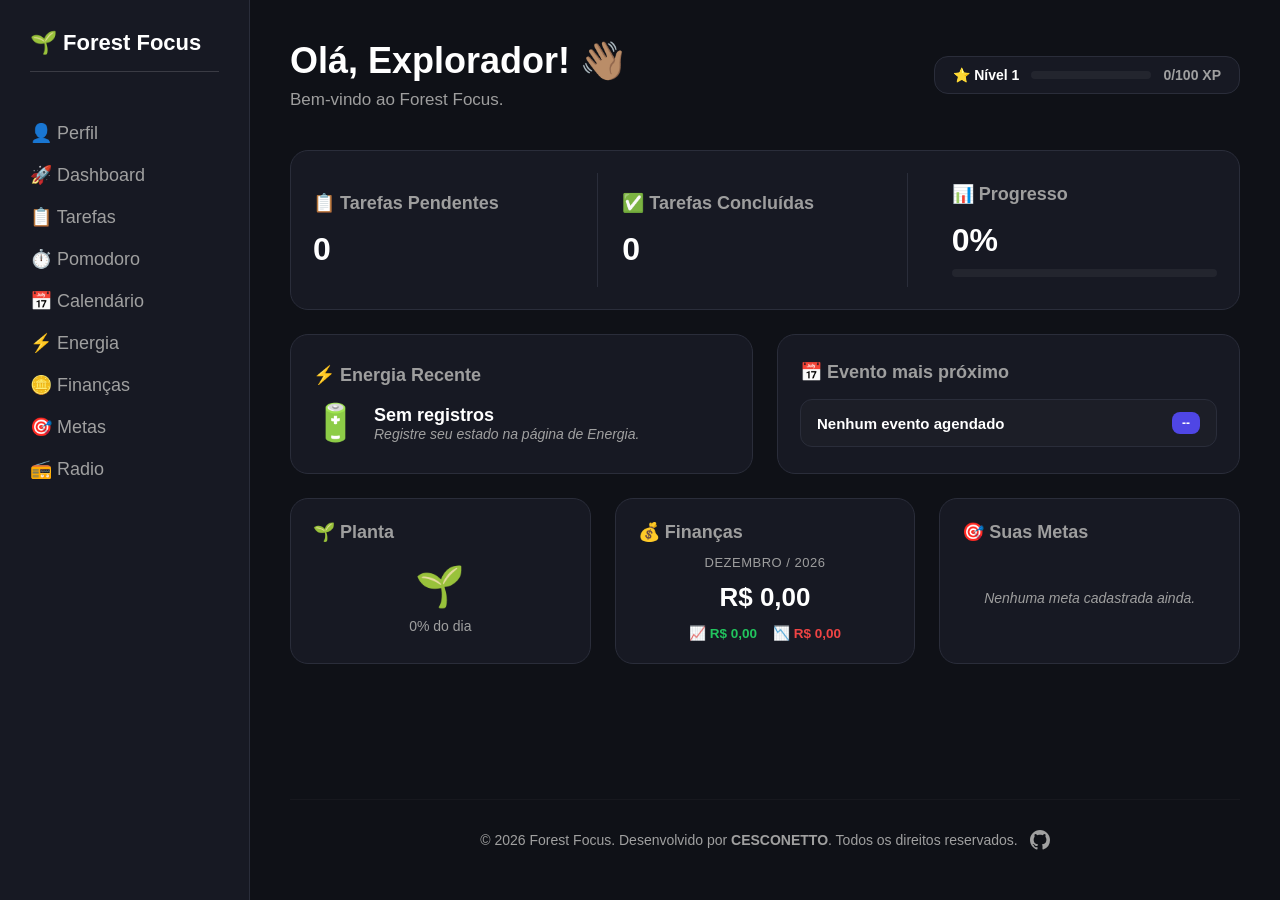
==== commit 964cbc58: "Versão Atualizada" ====
--- a/index.html
+++ b/index.html
@@ -1,124 +1,155 @@
-<!DOCTYPE html>
-<html lang="pt-BR">
-
-<head>
-  <meta charset="UTF-8">
-  <meta name="viewport" content="width=device-width, initial-scale=1.0">
-  <title>Dashboard - Forest Focus</title>
-  <link rel="icon" type="image/png" href="assets/img/favicon.png">
-  <link rel="stylesheet" href="assets/css/style.css">
-  <link rel="manifest" href="./manifest.json">
-<meta name="theme-color" content="#1a1a2e">
-
-</head>
-
-<body>
-
-    <div class="container">
-
-    <aside class="sidebar">
-      <h2>🌱 Forest Focus</h2>
-      <nav>
-        <a href="pages/perfil.html">👤 Perfil</a>
-        <a href="#">🚀 Dashboard</a>
-        <a href="pages/tarefas.html">📋 Tarefas</a>
-        <a href="pages/financas.html">🪙 Finanças</a>
-        <a href="pages/metas.html">🎯 Metas</a>
-        <a href="https://www.youtube.com/watch?v=yv2-8z_p5kw" target="_blank" style="margin-top: 20px; color: #10b981; border-top: 1px solid #374151; padding-top: 15px;">
-          📻 Relaxe aqui!
-        </a>
-      </nav>
-    </aside>
-
-        <main class="main-content">
-
-      <header style="display: flex; justify-content: space-between; align-items: center; margin-bottom: 30px; width: 100%;">
-        <div>
-          <h1 style="margin: 0; font-size: 28px; color: #fff;"> Olá, Explorador! 👋🏽</h1>
-          <p style="margin: 5px 0 0 0; color: #a0aec0;">Bem-vindo ao Forest Focus.</p>
-        </div>
-        
-        <div class="user-level-top" style="display: flex; align-items: center; gap: 15px; background: #1e1e2f; padding: 12px 20px; border-radius: 12px; min-width: 360px; border: 1px solid rgba(255,255,255,0.05);">
-          <span style="font-size: 14px; font-weight: bold; color: #fff; white-space: nowrap; display: flex; align-items: center; gap: 6px;">
-            ⭐ <span id="levelText" style="font-size: 14px; font-weight: bold; color: #fff; margin: 0; padding: 0; line-height: 1;">Nível 1</span>
-          </span>
-          <div class="progress-bar" style="flex-grow: 1; min-width: 120px; height: 6px; background: #2d2d44; border-radius: 3px; overflow: hidden; margin: 0;">
-            <div id="levelFill" style="height: 100%; background: #f59e0b; width: 70%;"></div>
-          </div>
-          <span id="xpText" style="font-size: 12px; color: #a0aec0; font-weight: 500; white-space: nowrap;">70/100 XP</span>
-        </div>
-      </header>
-
-            <section class="cards">
-
-        <div class="card card-dash" style="display: flex; flex-direction: column; justify-content: flex-start; min-height: 160px; padding: 20px;">
-          <h3 style="margin: 0 0 5px 0; font-size: 16px; color: #fff; font-weight: 500; text-align: left; width: 100%;">📋 Tarefas Pendentes</h3>
-          <div style="display: flex; justify-content: center; align-items: center; flex-grow: 1; width: 100%;">
-            <p id="taskCounter" class="dash-number" style="margin: 0; font-size: 36px; font-weight: bold; color: #fff; line-height: 1; text-align: center;">0</p>
-          </div>
-        </div>
-
-        <div class="card card-dash" style="display: flex; flex-direction: column; justify-content: flex-start; min-height: 160px; padding: 20px;">
-          <h3 style="margin: 0 0 5px 0; font-size: 16px; color: #fff; font-weight: 500; text-align: left; width: 100%;">✅ Tarefas Concluídas</h3>
-          <div style="display: flex; justify-content: center; align-items: center; flex-grow: 1; width: 100%;">
-            <p id="completedCounter" class="dash-number" style="margin: 0; font-size: 36px; font-weight: bold; color: #fff; line-height: 1; text-align: center;">0</p>
-          </div>
-        </div>
-
-        <div class="card card-dash" style="display: flex; flex-direction: column; justify-content: space-between; min-height: 160px; padding: 20px;">
-          <h3 style="margin: 0; text-align: left;">📊 Progresso</h3>
-          <div style="margin-top: auto; margin-bottom: auto; width: 100%;">
-            <p id="progressText" class="dash-number" style="font-size: 24px; font-weight: bold; margin: 0 0 10px 0; text-align: left;">0%</p>
-            <div class="progress-bar" style="width: 100%; height: 6px; background: #2d2d44; border-radius: 3px; overflow: hidden;">
-              <div id="progressFill" style="height: 100%; background: #6366f1; width: 0%;"></div>
-            </div>
-          </div>
-        </div>
-
-        <div class="card card-dash" style="display: flex; flex-direction: column; justify-content: space-between; min-height: 160px; padding: 20px;">
-          <h3 style="margin: 0;">🌱 Planta</h3>
-          <div style="margin-top: auto; margin-bottom: auto; text-align: center; width: 100%;">
-            <div id="plantStage" style="font-size: 42px; margin: 5px 0;">🌱</div>
-            <p id="plantProgress" style="color: var(--text-muted); font-size: 14px; margin: 0; font-weight: 500;">Brotando...</p>
-          </div>
-        </div>
-
-        <div class="card card-dash" style="display: flex; flex-direction: column; justify-content: space-between; min-height: 160px; padding: 20px;">
-          <h3 style="margin: 0;">💰 Finanças</h3>
-          <div style="margin-top: auto; margin-bottom: auto; text-align: center; width: 100%;">
-            <p id="financeMonth" style="color: var(--text-muted); font-size: 12px; margin: 0;">Junho 2026</p>
-            <p id="balanceText" style="font-size: 24px; font-weight: bold; margin: 5px 0;">R$ 0,00</p>
-            <div class="finance-summary" style="margin-top: 5px; display: flex; gap: 15px; justify-content: center;">
-              <span id="incomeText" style="font-size: 13px;">📈 R$ 0,00</span>
-              <span id="expenseText" style="font-size: 13px;">📉 R$ 0,00</span>
-            </div>
-          </div>
-        </div>
-
-        <div class="card card-dash" style="display: flex; flex-direction: column; justify-content: space-between; min-height: 160px; padding: 20px;">
-          <h3 style="margin: 0; text-align: left;">🎯 Suas Metas</h3>
-          <div id="dashboardGoalsContent" style="margin-top: auto; margin-bottom: auto; width: 100%; display: flex; flex-direction: column; justify-content: center;">
-            <p style="color: #a0aec0; font-style: italic; font-size: 14px; margin: 0; text-align: left;">Carregando metas...</p>
-          </div>
-        </div>
-
-            </section>
-
-      <footer class="main-footer" style="display: flex; justify-content: center; align-items: center; gap: 10px; padding: 20px 0; margin-top: 30px; border-top: 1px solid rgba(255,255,255,0.05);">
-        <p style="margin: 0; color: #a0aec0; font-size: 14px;">
-          &copy; 2026 Forest Focus. Desenvolvido por <strong>CESCONETTO</strong>. Todos os direitos reservados.
-        </p>
-        <a href="https://github.com/ViniCesco" target="_blank" title="Ver meu GitHub" style="display: flex; align-items: center; text-decoration: none; transition: transform 0.2s ease;">
-          <svg height="20" width="20" viewBox="0 0 16 16" fill="#6366f1" style="cursor: pointer;" onmouseover="this.style.fill='#818cf8'" onmouseout="this.style.fill='#6366f1'">
-            <path d="M8 0C3.58 0 0 3.58 0 8c0 3.54 2.29 6.53 5.47 7.59.4.07.55-.17.55-.38 0-.19-.01-.82-.01-1.49-2.01.37-2.53-.49-2.69-.94-.09-.23-.48-.94-.82-1.13-.28-.15-.68-.52-.01-.53.63-.01 1.08.58 1.23.82.72 1.21 1.87.87 2.33.66.07-.52.28-.87.51-1.07-1.78-.2-3.64-.89-3.64-3.95 0-.87.31-1.59.82-2.15-.08-.2-.36-1.02.08-2.12 0 0 .67-.21 2.2.82.64-.18 1.32-.27 2-.27.68 0 1.36.09 2 .27 1.53-1.04 2.2-.82 2.2-.82.44 1.1.16 1.92.08 2.12.51.56.82 1.27.82 2.15 0 3.07-1.87 3.75-3.65 3.95.29.25.54.73.54 1.48 0 1.07-.01 1.93-.01 2.2 0 .21.15.46.55.38A8.013 8.013 0 0016 8c0-4.42-3.58-8-8-8z"></path>
-          </svg>
-        </a>
-      </footer>
-
-        </main>
-
-    </div>
-
-    <script src="assets/js/dashboard.js"></script>
-</body>
+<!DOCTYPE html>
+<html lang="pt-BR">
+<head>
+  <meta charset="UTF-8">
+  <meta name="viewport" content="width=device-width, initial-scale=1.0">
+  <title>Dashboard - Forest Focus</title>
+  <link rel="icon" type="image/png" href="assets/img/favicon.png">
+  <link rel="stylesheet" href="assets/css/base.css">
+  <link rel="stylesheet" href="assets/css/style.css">
+  <link rel="manifest" href="./manifest.json">
+  <meta name="theme-color" content="#1a1a2e">
+</head>
+<body>
+
+  <div class="container">
+
+    <button class="menu-toggle" aria-label="Abrir menu">
+      <span>🌱 Forest Focus</span>
+      <span class="menu-icon">☰</span>
+    </button>
+
+    <aside class="sidebar">
+      <h2>🌱 Forest Focus</h2>
+
+      <nav>
+        <a href="pages/perfil.html">👤 Perfil</a>
+        <a href="#">🚀 Dashboard</a>
+        <a href="pages/tarefas.html">📋 Tarefas</a>
+        <a href="pages/pomodoro.html">⏱️ Pomodoro</a>
+        <a href="pages/calendario.html">📅 Calendário</a>
+        <a href="pages/energia.html">⚡ Energia</a>
+        <a href="pages/financas.html">🪙 Finanças</a>
+        <a href="pages/metas.html">🎯 Metas</a>
+        <a href="https://youtu.be/IvgZ4maSn4c" target="_blank" class="radio-link">
+          📻 Radio
+        </a>
+      </nav>
+    </aside>
+
+    <main class="main-content">
+
+      <header>
+        <div>
+          <h1>Olá, Explorador! 👋🏽</h1>
+          <p>Bem-vindo ao Forest Focus.</p>
+        </div>
+        
+        <div class="user-level-top">
+          <span>⭐ <span id="levelText">Nível 1</span></span>
+          <div class="progress-bar">
+            <div id="levelFill" style="width: 70%;"></div>
+          </div>
+          <span id="xpText">70/100 XP</span>
+        </div>
+      </header>
+
+      <section class="cards">
+
+        <div class="card card-dash grid-3-columns">
+          <div class="metric-item border-right">
+            <h3>📋 Tarefas Pendentes</h3>
+            <p id="taskCounter" class="dash-number">0</p>
+          </div>
+          
+          <div class="metric-item border-right">
+            <h3>✅ Tarefas Concluídas</h3>
+            <p id="completedCounter" class="dash-number">0</p>
+          </div>
+
+          <div class="metric-item padding-x">
+            <h3>📊 Progresso</h3>
+            <p id="progressText" class="dash-number">0%</p>
+            <div class="progress-bar">
+              <div id="progressFill"></div>
+            </div>
+          </div>
+        </div>
+
+        <div class="grid-2-columns">
+          
+          <div class="card card-dash flex-center">
+            <h3>⚡ Energia Recente</h3>
+            <div id="dashEnergyStatus">
+              <span id="dashEnergyEmoji">🔋</span>
+              <div>
+                <h4 id="dashEnergyLabel">Carregando...</h4>
+                <p id="dashEnergyNote">"Buscando último registro..."</p>
+              </div>
+            </div>
+          </div>
+
+          <div class="card card-dash flex-center">
+            <h3>📅 Evento mais próximo</h3>
+            <div id="dashNextEvent">
+              <div class="event-wrapper">
+                <span id="dashEventTitle">Nenhum evento agendado</span>
+                <span id="dashEventBadge">--</span>
+              </div>
+            </div>
+          </div>
+
+        </div>
+
+        <div class="grid-3-columns">
+          
+          <div class="card card-dash space-between">
+            <h3>🌱 Planta</h3>
+            <div class="card-center-content">
+              <div id="plantStage">🌱</div>
+              <p id="plantProgress">Brotando...</p>
+            </div>
+          </div>
+
+          <div class="card card-dash space-between">
+            <h3>💰 Finanças</h3>
+            <div class="card-center-content">
+              <p id="financeMonth">Junho 2026</p>
+              <p id="balanceText">R$ 0,00</p>
+              <div class="finance-summary">
+                <span id="incomeText">📈 R$ 0,00</span>
+                <span id="expenseText">📉 R$ 0,00</span>
+              </div>
+            </div>
+          </div>
+
+          <div class="card card-dash space-between">
+            <h3>🎯 Suas Metas</h3>
+            <div id="dashboardGoalsContent">
+              <p class="loading-text">Carregando metas...</p>
+            </div>
+          </div>
+
+        </div>
+
+      </section>
+
+      <footer class="main-footer">
+        <p>
+          &copy; 2026 Forest Focus. Desenvolvido por <strong>CESCONETTO</strong>. Todos os direitos reservados.
+        </p>
+        <a href="https://github.com/ViniCesco" target="_blank" title="Ver meu GitHub">
+          <svg height="20" width="20" viewBox="0 0 16 16">
+            <path d="M8 0C3.58 0 0 3.58 0 8c0 3.54 2.29 6.53 5.47 7.59.4.07.55-.17.55-.38 0-.19-.01-.82-.01-1.49-2.01.37-2.53-.49-2.69-.94-.09-.23-.48-.94-.82-1.13-.28-.15-.68-.52-.01-.53.63-.01 1.08.58 1.23.82.72 1.21 1.87.87 2.33.66.07-.52.28-.87.51-1.07-1.78-.2-3.64-.89-3.64-3.95 0-.87.31-1.59.82-2.15-.08-.2-.36-1.02.08-2.12 0 0 .67-.21 2.2.82.64-.18 1.32-.27 2-.27.68 0 1.36.09 2 .27 1.53-1.04 2.2-.82 2.2-.82.44 1.1.16 1.92.08 2.12.51.56.82 1.27.82 2.15 0 3.07-1.87 3.75-3.65 3.95.29.25.54.73.54 1.48 0 1.07-.01 1.93-.01 2.2 0 .21.15.46.55.38A8.013 8.013 0 0016 8c0-4.42-3.58-8-8-8z"></path>
+          </svg>
+        </a>
+      </footer>
+
+    </main>
+  </div>
+
+  <script src="assets/js/menu.js"></script>
+  <script src="assets/js/dashboard.js"></script>
+
+</body>
 </html>
--- a/assets/css/base.css
+++ b/assets/css/base.css
@@ -0,0 +1,391 @@
+/* ==========================================================================
+   BASE.CSS — compartilhado por TODAS as páginas do projeto
+   Contém: variáveis, reset, layout geral, sidebar, menu mobile e rodapé.
+   Cada página deve linkar este arquivo ANTES do seu CSS específico.
+   ========================================================================== */
+
+:root {
+  --bg-main: #0f1117;
+  --bg-card: #171923;
+  --bg-select: #151a2e;
+  --border-color: #2a2d3a;
+  --primary: #4f46e5;
+  --primary-hover: #6d5dfc;
+  --success: #22c55e;
+  --danger: #ef4444;
+  --text-white: #ffffff;
+  --text-muted: #a0a0a0;
+  --text-label: #9e9e9e;
+}
+
+* {
+  margin: 0;
+  padding: 0;
+  box-sizing: border-box;
+  font-family: Arial, sans-serif;
+}
+
+html, body {
+  /* evita o scroll horizontal fantasma causado pela sidebar off-canvas */
+  overflow-x: hidden;
+  width: 100%;
+}
+
+body {
+  background: var(--bg-main);
+  color: var(--text-white);
+  min-height: 100vh;
+}
+
+.section-divider, hr {
+  width: 100%;
+  height: 1px;
+  background: var(--border-color);
+  border: none;
+  margin: 40px 0;
+}
+
+hr {
+  margin: 15px 0;
+}
+
+/* ==========================================================================
+   ESTRUTURA BASE (LAYOUT GLOBAL)
+   ========================================================================== */
+.container {
+  display: flex;
+  min-height: 100vh;
+}
+
+.main-content {
+  flex: 1;
+  padding: 40px;
+  display: flex;
+  flex-direction: column;
+  min-width: 0;
+}
+
+/* Título de página padrão (h1 + parágrafo de apoio) */
+header {
+  margin-bottom: 30px;
+}
+
+header h1 {
+  font-size: 34px;
+  margin-bottom: 8px;
+}
+
+header p {
+  color: var(--text-label);
+  font-size: 17px;
+}
+
+/* ==========================================================================
+   CARD BASE — compartilhado por TODAS as páginas
+   (dashboard, tarefas, pomodoro, e as próximas). Cada página só precisa
+   adicionar o que for específico do conteúdo interno do card.
+   ========================================================================== */
+.card {
+  background: var(--bg-card);
+  border: 1px solid var(--border-color);
+  border-radius: 18px;
+  padding: 22px;
+  transition: all 0.25s cubic-bezier(0.4, 0, 0.2, 1);
+}
+
+.card:hover {
+  border-color: var(--primary);
+  transform: translateY(-3px);
+}
+
+.card h3 {
+  display: flex;
+  align-items: center;
+  gap: 8px;
+  font-size: 18px;
+  font-weight: 700;
+  margin-bottom: 12px;
+  color: var(--text-label);
+}
+
+/* ==========================================================================
+   SIDEBAR (MENU LATERAL)
+   ========================================================================== */
+.sidebar {
+  width: 250px;
+  background: var(--bg-card);
+  padding: 30px;
+  border-right: 1px solid var(--border-color);
+  display: flex;
+  flex-direction: column;
+}
+
+.sidebar h2 {
+  font-size: 22px;
+  color: #ffffff;
+  font-weight: 700;
+  margin-bottom: 50px;
+  white-space: nowrap;
+  padding-bottom: 15px;
+  border-bottom: 1px solid rgba(255, 255, 255, 0.15);
+}
+
+.sidebar nav {
+  display: flex;
+  flex-direction: column;
+  gap: 20px;
+}
+
+.sidebar a {
+  text-decoration: none;
+  color: var(--text-muted);
+  font-size: 18px;
+  display: flex;
+  align-items: center;
+  gap: 10px;
+  transition: transform 0.3s ease, color 0.3s ease;
+}
+
+.sidebar a:hover {
+  color: var(--text-white);
+  transform: translateX(5px);
+}
+
+.menu-toggle {
+  display: none;
+  background: transparent;
+  border: none;
+  color: var(--text-white);
+  font-size: 20px;
+  cursor: pointer;
+  width: 100%;
+  text-align: left;
+}
+
+/* Overlay escuro criado dinamicamente pelo menu.js */
+.sidebar-overlay {
+  display: none;
+}
+
+/* ==========================================================================
+   RODAPÉ PRINCIPAL (compartilhado por todas as páginas)
+   ========================================================================== */
+.main-footer {
+  margin-top: auto;
+  padding: 30px 0 10px 0;
+  border-top: 1px solid rgba(255, 255, 255, 0.03);
+  display: flex;
+  align-items: center;
+  justify-content: center;
+  gap: 12px;
+  color: var(--text-muted);
+  font-size: 14px;
+  text-align: center;
+  width: 100%;
+  flex-wrap: wrap;
+}
+
+.main-footer svg {
+  vertical-align: middle;
+  fill: var(--text-muted);
+  transition: fill 0.2s ease, transform 0.2s ease;
+}
+
+.main-footer a:hover svg {
+  fill: var(--text-white);
+  transform: scale(1.1);
+}
+
+/* ==========================================================================
+   MODAL DE EDIÇÃO — compartilhado por TODAS as páginas
+   Substitui prompt()/alert() nativos, que não funcionam de forma
+   confiável em navegadores mobile/PWA/webviews.
+   ========================================================================== */
+.modal-overlay {
+  display: none;
+  position: fixed;
+  inset: 0;
+  background: rgba(0, 0, 0, 0.6);
+  z-index: 3000;
+  align-items: center;
+  justify-content: center;
+  padding: 20px;
+}
+
+.modal-overlay.active {
+  display: flex;
+}
+
+.modal-box {
+  background: var(--bg-card);
+  border: 1px solid var(--border-color);
+  border-radius: 16px;
+  padding: 24px;
+  width: 100%;
+  max-width: 400px;
+}
+
+.modal-box h3 {
+  margin-bottom: 16px;
+  font-size: 18px;
+}
+
+.modal-box input {
+  width: 100%;
+  height: 46px;
+  padding: 0 14px;
+  margin-bottom: 6px;
+  border: 1px solid var(--border-color);
+  border-radius: 10px;
+  background: var(--bg-select);
+  color: var(--text-white);
+  font-size: 15px;
+  outline: none;
+}
+
+.modal-box input:focus {
+  border-color: var(--primary);
+}
+
+.modal-box select {
+  width: 100%;
+  height: 46px;
+  padding: 0 14px;
+  margin-bottom: 6px;
+  border: 1px solid var(--border-color);
+  border-radius: 10px;
+  background: var(--bg-select);
+  color: var(--text-white);
+  font-size: 15px;
+  outline: none;
+  cursor: pointer;
+}
+
+.modal-box select:focus {
+  border-color: var(--primary);
+}
+
+.modal-error {
+  color: var(--danger);
+  font-size: 13px;
+  min-height: 18px;
+  margin-bottom: 6px;
+}
+
+.modal-actions {
+  display: flex;
+  gap: 10px;
+  justify-content: flex-end;
+  margin-top: 10px;
+}
+
+.modal-actions button {
+  height: 42px;
+  padding: 0 18px;
+  border: none;
+  border-radius: 10px;
+  font-weight: 600;
+  cursor: pointer;
+}
+
+.modal-actions .btn-cancel {
+  background: rgba(255, 255, 255, 0.08);
+  color: var(--text-white);
+}
+
+.modal-actions .btn-save {
+  background: var(--primary-hover);
+  color: var(--text-white);
+}
+
+.modal-actions .btn-danger {
+  background: var(--danger);
+  color: var(--text-white);
+}
+
+/* ==========================================================================
+   RESPONSIVIDADE MOBILE — MENU CORTINA (compartilhado por todas as páginas)
+   ========================================================================== */
+@media (max-width: 768px) {
+  .menu-toggle {
+    display: flex;
+    justify-content: space-between;
+    align-items: center;
+    padding: 15px 20px;
+    background: var(--bg-card);
+    border-bottom: 1px solid var(--border-color);
+    position: fixed;
+    top: 0;
+    left: 0;
+    width: 100%;
+    z-index: 1100;
+  }
+
+  .container {
+    flex-direction: column;
+  }
+
+  /* CORREÇÃO: menu agora é uma cortina de TELA CHEIA (como na página que
+     você gostou), ao invés de uma gaveta parcial de 260px que deixava
+     o conteúdo de fundo visível sem escurecer. */
+  .sidebar {
+    position: fixed;
+    top: -100%;
+    left: 0;
+    width: 100%;
+    height: 100vh;
+    padding: 30px;
+    transition: top 0.3s ease;
+    z-index: 1000;
+    box-shadow: 0 5px 15px rgba(0, 0, 0, 0.5);
+  }
+
+  .sidebar.active {
+    top: 0;
+  }
+
+  .sidebar h2 {
+    display: none;
+  }
+
+  .sidebar nav {
+    margin-top: 60px;
+  }
+
+  /* Como a sidebar agora cobre a tela toda, não existe mais uma área
+     "de fora" para escurecer/clicar — o overlay fica sem função, mas
+     a regra some no CSS pra não conflitar com nada. */
+  .sidebar-overlay {
+    display: none !important;
+  }
+
+  .main-content {
+    width: 100%;
+    padding: 90px 16px 24px 16px;
+  }
+
+  header {
+    display: flex;
+    flex-direction: column;
+    align-items: center;
+    text-align: center;
+    gap: 8px;
+  }
+}
+
+/* ==========================================================================
+   BREAKPOINT EXTRA PARA TELAS BEM PEQUENAS (celulares ~320-480px)
+   ========================================================================== */
+@media (max-width: 480px) {
+  header h1 {
+    font-size: 26px;
+  }
+
+  header p {
+    font-size: 15px;
+  }
+
+  .main-content {
+    padding: 80px 12px 20px 12px;
+  }
+}
--- a/assets/css/style.css
+++ b/assets/css/style.css
@@ -1,871 +1,314 @@
-/* ==========================================================================
-   1. CONFIGURAÇÕES GERAIS E VARIÁVEIS
-   ========================================================================== */
-:root {
-  --bg-main: #0f1117;
-  --bg-card: #171923;
-  --bg-select: #151a2e;
-  --border-color: #2a2d3a;
-  --primary: #4f46e5;
-  --primary-hover: #6d5dfc;
-  --success: #22c55e;
-  --danger: #ef4444;
-  --text-white: #ffffff;
-  --text-muted: #a0a0a0;
-  --text-label: #9e9e9e;
-}
-
-* {
-  margin: 0;
-  padding: 0;
-  box-sizing: border-box;
-  font-family: Arial, sans-serif;
-}
-
-body {
-  background: var(--bg-main);
-  color: var(--text-white);
-}
-
-.section-divider, hr {
-  width: 100%;
-  height: 1px;
-  background: var(--border-color);
-  border: none;
-  margin: 40px 0;
-}
-
-hr {
-  margin: 15px 0;
-}
-
-/* ==========================================================================
-   2. ESTRUTURA BASE (LAYOUT GLOBAL)
-   ========================================================================== */
-.container {
-  display: flex;
-  min-height: 100vh;
-}
-
-.main-content {
-  flex: 1;
-  padding: 40px;
-}
-
-header {
-  margin-bottom: 40px;
-}
-
-header h1 {
-  font-size: 36px;
-  margin-bottom: 10px;
-}
-
-header p {
-  color: var(--text-label);
-  font-size: 18px;
-}
-
-/* Grids Computador */
-.cards {
-  display: flex;
-  flex-direction: column;
-  gap: 24px;
-  margin: 25px 0;
-}
-
-.grid-2-columns {
-  display: grid;
-  grid-template-columns: repeat(2, 1fr);
-  gap: 24px;
-}
-
-.grid-3-columns {
-  display: grid;
-  grid-template-columns: repeat(3, 1fr);
-  gap: 24px;
-}
-
-/* Elementos de Cartão Comuns */
-.card {
-  background: var(--bg-card);
-  border: 1px solid var(--border-color);
-  border-radius: 18px;
-  padding: 22px;
-  transition: .25s;
-}
-
-.card:hover {
-  border-color: var(--primary);
-  transform: translateY(-3px);
-}
-
-.card h3 {
-  display: flex;
-  align-items: center;
-  gap: 8px;
-  font-size: 24px;
-  margin: 0 0 12px 0;
-  color: var(--text-white);
-}
-
-.card p {
-  margin: 0 0 0 34px;
-  color: var(--text-muted);
-  font-size: 17px;
-  line-height: 1.5;
-}
-
-.card-wide {
-  grid-column: span 1;
-}
-
-.card-dash {
-  min-height: 120px;
-}
-
-.metric-item {
-  display: flex;
-  flex-direction: column;
-  justify-content: center;
-  gap: 10px;
-}
-
-/* ==========================================================================
-   3. SIDEBAR (MENU LATERAL)
-   ========================================================================== */
-.sidebar {
-  width: 250px;
-  background: var(--bg-card);
-  padding: 30px;
-  border-right: 1px solid var(--border-color);
-}
-
-.sidebar h2 {
-  font-size: 22px;
-  color: #ffffff;
-  font-weight: 700;
-  margin-bottom: 50px;
-  white-space: nowrap;
-  padding-bottom: 15px;
-  border-bottom: 1px solid rgba(255, 255, 255, 0.15);
-  display: block;
-}
-
-.sidebar nav {
-  display: flex;
-  flex-direction: column;
-  gap: 20px;
-}
-
-.sidebar a {
-  text-decoration: none;
-  color: var(--text-muted);
-  font-size: 18px;
-  transition: transform 0.3s ease, color 0.3s ease;
-}
-
-.sidebar a:hover {
-  color: var(--text-white);
-  transform: translateX(5px);
-}
-
-/* ========================================
-   3. CARDS DO PAINEL (DASHBOARD & METAS)
-======================================== */
-.cards {
-  display: grid;
-  grid-template-columns: repeat(3, 1fr);
-  gap: 20px;
-}
-
-.card {
-  background: var(--bg-card);
-  padding: 30px;
-  border-radius: 20px;
-  border: 1px solid var(--border-color);
-  transition: transform 0.3s ease, border-color 0.3s ease;
-}
-
-.card:hover {
-  transform: translateY(-5px);
-  border-color: var(--primary);
-}
-
-.card h3 {
-  color: var(--text-label);
-  margin-bottom: 15px;
-  font-size: 18px;
-}
-
-.card p {
-  font-weight: bold;
-  line-height: 1.5;
-}
-
-.card-wide {
-  grid-column: span 3;
-}
-
-.meta-empty {
-  text-align: center;
-  margin-top: 30px;
-  color: var(--text-label);
-}
-
-/* ========================================
-   4. FORMULÁRIOS E CAMPOS DE ENTRADA
-======================================== */
-.tasks {
-  margin-top: 15px;
-}
-
-.tasks h2 {
-  margin-bottom: 20px;
-}
-
-.task-input {
-  display: flex;
-  gap: 10px;
-  margin-bottom: 20px;
-}
-
-.task-input input {
-  flex: 1;
-  padding: 15px;
-  border: none;
-  border-radius: 12px;
-  background: var(--bg-card);
-  color: var(--text-white);
-  font-size: 16px;
-}
-
-.task-input input:focus {
-  outline: 2px solid var(--primary);
-}
-
-.task-input select, 
-#taskCategory, 
-#taskPriority {
-  height: 48px;
-  padding: 0 16px;
-  border: 1px solid rgba(255, 255, 255, 0.05);
-  border-radius: 16px;
-  background: var(--bg-select);
-  color: var(--text-white);
-  font-size: 15px;
-  min-width: 180px;
-  outline: none;
-  cursor: pointer;
-  transition: background 0.2s ease;
-}
-
-#taskPriority {
-  min-width: 170px;
-}
-
-.task-input select:hover, 
-#taskCategory:hover {
-  background: #1b2240;
-}
-
-#taskCategory:focus {
-  box-shadow: 0 0 0 2px rgba(109, 93, 252, 0.3);
-}
-
-.task-input button {
-  height: 48px;
-  padding: 0 25px;
-  border: none;
-  border-radius: 12px;
-  background: var(--primary-hover);
-  color: var(--text-white);
-  font-weight: 600;
-  cursor: pointer;
-  transition: transform 0.3s ease;
-}
-
-.task-input button:hover {
-  transform: scale(1.03);
-}
-
-/* ==========================================================================
-   5. LISTAGEM DE TAREFAS E CONTEÚDO
-   ========================================================================== */
-#taskList {
-  list-style: none;
-}
-
-#taskList li {
-  background: var(--bg-card);
-  border: 1px solid var(--border-color);
-  padding: 15px;
-  border-radius: 12px;
-  margin-bottom: 10px;
-  display: flex;
-  justify-content: space-between;
-  align-items: center;
-  transition: border-color 0.3s ease;
-}
-
-#taskList li:hover {
-  border-color: var(--primary);
-}
-
-.check-container {
-  display: flex;
-  align-items: center;
-  gap: 10px;
-  cursor: pointer;
-}
-
-.check-container input {
-  width: 18px;
-  height: 18px;
-}
-
-.completed, .done {
-  text-decoration: line-through;
-  opacity: 0.5;
-}
-
-.task-tags {
-  display: flex;
-  gap: 6px;
-  margin-bottom: 6px;
-}
-
-.task-category {
-  display: inline-block;
-  padding: 4px 10px;
-  border-radius: 20px;
-  background: rgba(124, 92, 255, 0.15);
-  color: #a78bfa;
-  font-size: 11px;
-  font-weight: 600;
-}
-
-.task-priority {
-  display: inline-block;
-  padding: 4px 10px;
-  border-radius: 20px;
-  background: rgba(255, 255, 255, 0.08);
-  font-size: 11px;
-  font-weight: 600;
-}
-
-.task-actions {
-  display: flex;
-  gap: 10px;
-}
-
-.task-actions button, 
-#taskList button {
-  background: transparent;
-  border: none;
-  cursor: pointer;
-  font-size: 18px;
-  margin-left: 5px;
-  transition: transform 0.2s ease;
-}
-
-#taskList button:hover {
-  transform: scale(1.2);
-}
-
-/* ==========================================================================
-   6. MÓDULO GAMIFICAÇÃO & JARDIM FLORESTA
-   ========================================================================== */
-.progress-bar {
-  width: 100%;
-  height: 10px;
-  margin-top: 15px;
-  background: var(--border-color);
-  border-radius: 999px;
-  overflow: hidden;
-}
-
-#progressFill {
-  width: 0%;
-  height: 100%;
-  background: var(--primary);
-  transition: width 0.3s ease;
-}
-
-#plantStage {
-  font-size: 56px;
-  margin: 15px 0;
-  text-align: center;
-}
-
-#plantProgress {
-  margin-top: 5px;
-  color: var(--text-muted);
-  font-size: 16px;
-  text-align: center;
-}
-
-#gardenArea {
-  display: none;
-  margin-top: 15px;
-  font-size: 28px;
-  line-height: 1.8;
-}
-
-#treeCounter, #levelText {
-  font-size: 32px;
-  text-align: center;
-}
-
-#levelFill {
-  width: 0%;
-  height: 100%;
-  background: gold;
-  transition: width 0.3s ease;
-}
-
-#xpText {
-  font-size: 14px;
-  text-align: center;
-  margin-top: 10px;
-  color: var(--text-muted);
-}
-
-#newDayButton, #toggleGardenButton {
-  border: none;
-  padding: 12px 20px;
-  border-radius: 12px;
-  color: var(--text-white);
-  font-weight: bold;
-  cursor: pointer;
-  transition: transform 0.3s ease, opacity 0.3s ease;
-}
-
-#newDayButton {
-  background: var(--success);
-  margin-bottom: 20px;
-}
-
-#toggleGardenButton {
-  width: 100%;
-  margin-top: 15px;
-  background: var(--primary);
-}
-
-#newDayButton:hover, #toggleGardenButton:hover {
-  transform: translateY(-2px);
-  opacity: 0.9;
-}
-
-/* ==========================================================================
-   7. MÓDULO FINANCEIRO
-   ========================================================================== */
-#monthFilter {
-  width: 100%;
-  padding: 14px;
-  margin-bottom: 20px;
-  border: 1px solid var(--border-color);
-  border-radius: 12px;
-  background: var(--bg-card);
-  color: var(--text-white);
-  font-size: 15px;
-}
-
-#monthFilter:focus {
-  outline: none;
-  border-color: var(--primary);
-}
-
-#financeMonth {
-  color: var(--text-muted);
-  font-size: 14px;
-  margin-bottom: 10px;
-}
-
-.finance-label {
-  color: #777;
-  font-size: 13px;
-  margin-top: 10px;
-}
-
-#balanceText {
-  font-size: 30px;
-  font-weight: bold;
-  margin: 10px 0;
-}
-
-.finance-summary {
-  border-top: 1px solid var(--border-color);
-  margin-top: 15px;
-  padding-top: 15px;
-}
-
-.income, #incomeText, .income-value {
-  color: var(--success);
-}
-
-.expense, #expenseText, .expense-value {
-  color: var(--danger);
-}
-
-#incomeText {
-  margin-bottom: 8px;
-}
-
-.finance-description {
-  color: var(--text-white);
-  font-weight: bold;
-  display: block;
-}
-
-.finance-date {
-  color: var(--text-label);
-  font-size: 12px;
-  display: block;
-  margin-top: 4px;
-}
-
-.income-value, .expense-value {
-  font-weight: bold;
-  display: block;
-  margin-top: 10px;
-}
-
-#financeHistory {
-  margin-top: 20px;
-}
-
-#financeHistory li {
-  list-style: none;
-  background: var(--bg-card);
-  border: 1px solid var(--border-color);
-  border-radius: 12px;
-  padding: 15px;
-  margin-bottom: 10px;
-  display: flex;
-  justify-content: space-between;
-  align-items: center;
-}
-
-.delete-finance {
-  background: transparent;
-  border: none;
-  color: var(--danger);
-  cursor: pointer;
-  font-size: 18px;
-}
-
-.month-card {
-  background: var(--bg-card);
-  border: 1px solid var(--border-color);
-  border-radius: 15px;
-  padding: 20px;
-  margin-bottom: 15px;
-}
-
-.month-card h3 { margin-bottom: 10px; }
-.month-card p { margin: 5px 0; }
-
-.month-card summary, .smart-guide summary {
-  cursor: pointer;
-  color: var(--text-muted);
-  user-select: none;
-}
-
-.month-card summary { margin-top: 10px; }
-
-.month-details {
-  margin-top: 15px;
-}
-
-.month-details p, .history-line {
-  margin-bottom: 10px;
-}
-
-.history-line {
-  display: flex;
-  align-items: center;
-  gap: 8px;
-  margin: 8px 0;
-  color: var(--text-white);
-  font-size: 14px;
-}
-
-#toggleFinanceHistory {
-  width: 100%;
-  margin-top: 15px;
-  padding: 12px 16px;
-  background: var(--bg-card);
-  border: 1px solid var(--border-color);
-  color: var(--text-muted);
-  border-radius: 12px;
-  cursor: pointer;
-  display: flex;
-  align-items: center;
-  justify-content: center;
-  gap: 8px;
-  font-weight: bold;
-  transition: border-color 0.3s ease, color 0.3s ease, transform 0.3s ease;
-}
-
-#toggleFinanceHistory:hover {
-  border-color: var(--primary);
-  color: var(--text-white);
-  transform: translateY(-2px);
-}
-
-/* ==========================================================================
-   8. COMPONENTES EXTRA (MÉTODO SMART)
-   ========================================================================== */
-.smart-guide {
-  margin-top: 15px;
-  margin-bottom: 40px;
-  color: var(--text-muted);
-}
-
-.smart-content {
-  margin-top: 10px;
-  padding: 15px;
-  border-radius: 12px;
-  background: var(--bg-card);
-  border: 1px solid var(--border-color);
-}
-
-/* ==========================================================================
-   9. SISTEMA DE AVATAR DO PERFIL 
-   ========================================================================== */
-.avatar-circle {
-  width: 80px;
-  height: 80px;
-  background-color: #1f2937;
-  border-radius: 50%;
-  display: flex;
-  align-items: center;
-  justify-content: center;
-  font-size: 42px;
-  border: 2px solid #374151;
-  transition: transform 0.2s ease;
-}
-
-.btn-mudar-foto {
-  background-color: #374151;
-  color: #ffffff;
-  border: none;
-  padding: 4px 10px;
-  border-radius: 6px;
-  font-size: 12px;
-  cursor: pointer;
-  transition: background 0.2s ease;
-}
-
-.btn-mudar-foto:hover {
-  background-color: #4b5563;
-}
-
-.avatar-modal {
-  display: none; 
-  padding: 20px; 
-  background-color: #1f2937; 
-  border: 1px solid #374151;
-  border-radius: 12px; 
-  margin-top: 15px;
-  margin-bottom: 20px;
-  box-shadow: 0 4px 6px -1px rgba(0, 0, 0, 0.5);
-}
-
-.avatar-options {
-  font-size: 36px; 
-  display: flex; 
-  gap: 20px; 
-  justify-content: center;
-}
-
-.avatar-options span {
-  cursor: pointer;
-  transition: transform 0.2s ease;
-}
-
-.avatar-options span:hover, .avatar-circle:hover {
-  transform: scale(1.15);
-}
-
-/* ========================================
-   12. RESPONSIVIDADE MOBILE OTIMIZADA
-======================================== */
-
-@media (max-width: 768px) {
-  .container {
-    flex-direction: column;
-  }
-
-  .main-content {
-    padding: 15px; 
-  }
-
-  header {
-    display: flex !important;
-    flex-direction: column !important;
-    align-items: flex-start !important;
-    gap: 15px;
-    margin-bottom: 25px;
-  }
-
-  header h1 {
-    font-size: 24px; 
-    margin-bottom: 5px;
-  }
-
-  header p {
-    font-size: 14px;
-  }
-
-  header div, 
-  .avatar-modal + div,
-  *[class*="nivel"]:not(.progress-bar):not(#levelFill), 
-  *[id*="level"]:not(.progress-bar):not(#levelFill),
-  *[id*="nivel"]:not(.progress-bar):not(#levelFill) {
-    position: static !important;
-    width: 100% !important;
-    margin-top: 5px;
-  }
-
-  .user-level-top {
-    min-width: 0 !important;
-    width: 100% !important;
-    box-sizing: border-box;
-  }
-
-  .sidebar {
-    width: 100%;
-    padding: 15px 15px 10px 15px;
-    border-right: none;
-    border-bottom: 1px solid rgba(255, 255, 255, 0.05);
-    position: sticky;
-    top: 0;
-    z-index: 999;
-    background: #1e1e2f; 
-    box-sizing: border-box;
-  }
-
-  .sidebar h2 {
-    font-size: 18px;
-    margin-bottom: 15px;
-    text-align: center;
-    border-bottom: none;
-    padding-bottom: 0;
-  }
-
-  .sidebar nav {
-    display: grid !important;
-    grid-template-columns: repeat(2, 1fr); 
-    gap: 10px;
-    width: 100%;
-  }
-
-  .sidebar a, 
-  .sidebar nav a {
-    font-size: 14px;
-    display: flex !important;
-    align-items: center;
-    justify-content: center;
-    gap: 8px;
-    padding: 12px;
-    background: rgba(255, 255, 255, 0.03);
-    border-radius: 8px;
-    border: 1px solid rgba(255, 255, 255, 0.05);
-    text-align: center;
-    text-decoration: none;
-    margin: 0 !important;
-    box-sizing: border-box;
-  }
-
-  .sidebar nav a[href*="youtube.com"] {
-    border: 1px solid rgba(16, 185, 129, 0.3) !important;
-    background: rgba(16, 185, 129, 0.05) !important;
-  }
-
-  .sidebar nav::after {
-    display: none !important;
-  }
-
-  .cards {
-    display: grid;
-    grid-template-columns: 1fr !important; /* Uma coluna por linha */
-    gap: 15px;
-  }
-
-  .card {
-    padding: 20px;
-  }
-  
-  .card-wide {
-    grid-column: span 1;
-  }
-
-  .card-dash {
-    min-height: 120px !important;
-  }
-
-  .task-input {
-    flex-direction: column;
-    gap: 10px;
-  }
-
-  .task-input input,
-  .task-input button,
-  .task-input select,
-  #taskCategory, 
-  #taskPriority {
-    width: 100% !important;
-    box-sizing: border-box;
-  }
-
-  .task-input button {
-    margin-top: 5px;
-    padding: 12px;
-  }
-
-  #taskList li,
-  #financeHistory li {
-    flex-direction: column;
-    align-items: flex-start;
-    gap: 12px;
-    padding: 12px;
-  }
-
-  .task-actions {
-    width: 100%;
-    justify-content: flex-end;
-  }
-
-  .delete-finance {
-    align-self: flex-end;
-  }
-
-  .month-card {
-    padding: 15px;
-  }
-
-  .month-card h3 {
-    font-size: 20px;
-  }
-
-  .progress-bar {
-    width: 100%;
-  }
-
-  #plantStage {
-    font-size: 42px;
-  }
-
-  #treeCounter,
-  #levelText {
-    font-size: 24px;
-  }
-
-  .avatar-circle {
-    width: 70px;
-    height: 70px;
-    font-size: 36px;
-  }
+/* ==========================================================================
+   STYLE.CSS — específico da página Dashboard
+   Depende de base.css (variáveis, sidebar, menu mobile, rodapé) já estar
+   linkado antes deste arquivo no HTML.
+   ========================================================================== */
+
+/* HEADER ESPECÍFICO DO DASHBOARD (com o bloco de nível/XP ao lado) */
+header {
+  display: flex;
+  justify-content: space-between;
+  align-items: center;
+  flex-wrap: wrap;
+  gap: 20px;
+  margin-bottom: 40px;
+}
+
+header h1 {
+  font-size: 36px;
+}
+
+.user-level-top {
+  display: flex;
+  align-items: center;
+  gap: 12px;
+  background: var(--bg-card);
+  border: 1px solid var(--border-color);
+  padding: 10px 18px;
+  border-radius: 14px;
+}
+
+.user-level-top span {
+  font-weight: bold;
+  font-size: 14px;
+}
+
+#xpText {
+  color: var(--text-muted);
+}
+
+/* ==========================================================================
+   GRIDS E CARDS DO DASHBOARD
+   ========================================================================== */
+.cards {
+  display: flex;
+  flex-direction: column;
+  gap: 24px;
+}
+
+.grid-2-columns {
+  display: grid;
+  grid-template-columns: repeat(2, 1fr);
+  gap: 24px;
+}
+
+.grid-3-columns {
+  display: grid;
+  grid-template-columns: repeat(3, 1fr);
+  gap: 24px;
+}
+
+/* .card (fundo/borda/hover/h3) agora vem do base.css — aqui só o que
+   é específico do dashboard */
+.card-dash {
+  min-height: 140px;
+  display: flex;
+  flex-direction: column;
+}
+
+/* CORREÇÃO: quando .grid-3-columns é usado junto com .card-dash no mesmo
+   elemento (card de métricas), a regra .card-dash sobrescrevia o
+   display:grid por vir depois na cascata. Esta regra tem 2 classes
+   (especificidade maior) e garante que o grid sempre vença. */
+.card-dash.grid-3-columns {
+  display: grid;
+  grid-template-columns: repeat(3, 1fr);
+}
+
+.card-dash.space-between {
+  justify-content: space-between;
+}
+
+.card-dash.flex-center {
+  justify-content: center;
+}
+
+.card-center-content {
+  display: flex;
+  flex-direction: column;
+  align-items: center;
+  justify-content: center;
+  flex: 1;
+  text-align: center;
+  gap: 8px;
+}
+
+/* ==========================================================================
+   MÉTRICAS E COMPONENTES ESPECÍFICOS
+   ========================================================================== */
+.dash-number {
+  font-size: 32px;
+  font-weight: bold;
+  color: var(--text-white);
+  margin-top: 5px;
+}
+
+.metric-item {
+  display: flex;
+  flex-direction: column;
+  justify-content: center;
+  padding: 10px 0;
+  min-width: 0;
+}
+
+.border-right {
+  border-right: 1px solid var(--border-color);
+  padding-right: 20px;
+}
+
+.padding-x {
+  padding-left: 20px;
+}
+
+/* Barras de Progresso */
+.progress-bar {
+  width: 120px;
+  height: 8px;
+  background: rgba(255, 255, 255, 0.05);
+  border-radius: 4px;
+  overflow: hidden;
+}
+
+.card .progress-bar {
+  width: 100%;
+  margin-top: 10px;
+}
+
+#levelFill {
+  height: 100%;
+  background: var(--primary-hover);
+  border-radius: 4px;
+  transition: width 0.4s ease;
+}
+
+#progressFill {
+  height: 100%;
+  background: var(--success);
+  width: 0%;
+  border-radius: 4px;
+  transition: width 0.5s ease-out;
+}
+
+/* Energia Recente */
+#dashEnergyStatus {
+  display: flex;
+  align-items: center;
+  gap: 16px;
+  margin-top: 4px;
+}
+
+#dashEnergyEmoji {
+  font-size: 36px;
+}
+
+#dashEnergyLabel {
+  font-size: 18px;
+  color: var(--text-white);
+  font-weight: bold;
+}
+
+#dashEnergyNote {
+  font-size: 14px;
+  color: var(--text-muted);
+  font-style: italic;
+}
+
+/* Evento Próximo */
+#dashNextEvent {
+  display: flex;
+  align-items: center;
+  width: 100%;
+  margin-top: 4px;
+}
+
+.event-wrapper {
+  display: flex;
+  justify-content: space-between;
+  align-items: center;
+  width: 100%;
+  background: rgba(255, 255, 255, 0.02);
+  border: 1px solid var(--border-color);
+  padding: 12px 16px;
+  border-radius: 12px;
+  gap: 10px;
+  flex-wrap: wrap;
+}
+
+#dashEventTitle {
+  font-size: 15px;
+  font-weight: 600;
+  color: var(--text-white);
+}
+
+#dashEventBadge {
+  font-size: 12px;
+  background: var(--primary);
+  padding: 4px 10px;
+  border-radius: 8px;
+  font-weight: bold;
+  white-space: nowrap;
+}
+
+/* Planta */
+#plantStage {
+  font-size: 40px;
+}
+
+#plantProgress {
+  font-size: 14px;
+  color: var(--text-muted);
+}
+
+/* Finanças */
+#financeMonth {
+  font-size: 13px;
+  color: var(--text-label);
+  text-transform: uppercase;
+  letter-spacing: 0.5px;
+}
+
+#balanceText {
+  font-size: 26px;
+  font-weight: bold;
+  color: var(--text-white);
+  margin: 4px 0;
+}
+
+.finance-summary {
+  display: flex;
+  gap: 16px;
+  font-size: 13.5px;
+  font-weight: 600;
+  flex-wrap: wrap;
+  justify-content: center;
+}
+
+#incomeText { color: var(--success); }
+#expenseText { color: var(--danger); }
+
+/* Metas */
+#dashboardGoalsContent {
+  display: flex;
+  flex-direction: column;
+  gap: 10px;
+  justify-content: center;
+  flex: 1;
+}
+
+.dash-goal-item {
+  font-size: 14px;
+  color: var(--text-muted);
+  background: rgba(255, 255, 255, 0.02);
+  padding: 8px 12px;
+  border-radius: 8px;
+  border-left: 3px solid var(--primary);
+}
+
+.loading-text, .empty-text {
+  font-size: 14px;
+  color: var(--text-label);
+  text-align: center;
+  font-style: italic;
+}
+
+/* ==========================================================================
+   RESPONSIVIDADE MOBILE — ESPECÍFICA DO DASHBOARD
+   (o menu cortina em si já está em base.css)
+   ========================================================================== */
+@media (max-width: 768px) {
+  .grid-2-columns,
+  .grid-3-columns,
+  .card-dash.grid-3-columns {
+    grid-template-columns: 1fr !important;
+    gap: 16px;
+  }
+
+  .card-dash.grid-3-columns .metric-item {
+    border-right: none;
+    border-bottom: 1px solid var(--border-color);
+    padding: 12px 0;
+  }
+
+  .card-dash.grid-3-columns .padding-x {
+    padding-left: 0;
+    padding-top: 12px;
+  }
+}
+
+@media (max-width: 480px) {
+  .dash-number {
+    font-size: 26px;
+  }
+
+  .card {
+    padding: 16px;
+  }
+
+  #balanceText {
+    font-size: 22px;
+  }
+
+  .progress-bar {
+    width: 100px;
+  }
 }
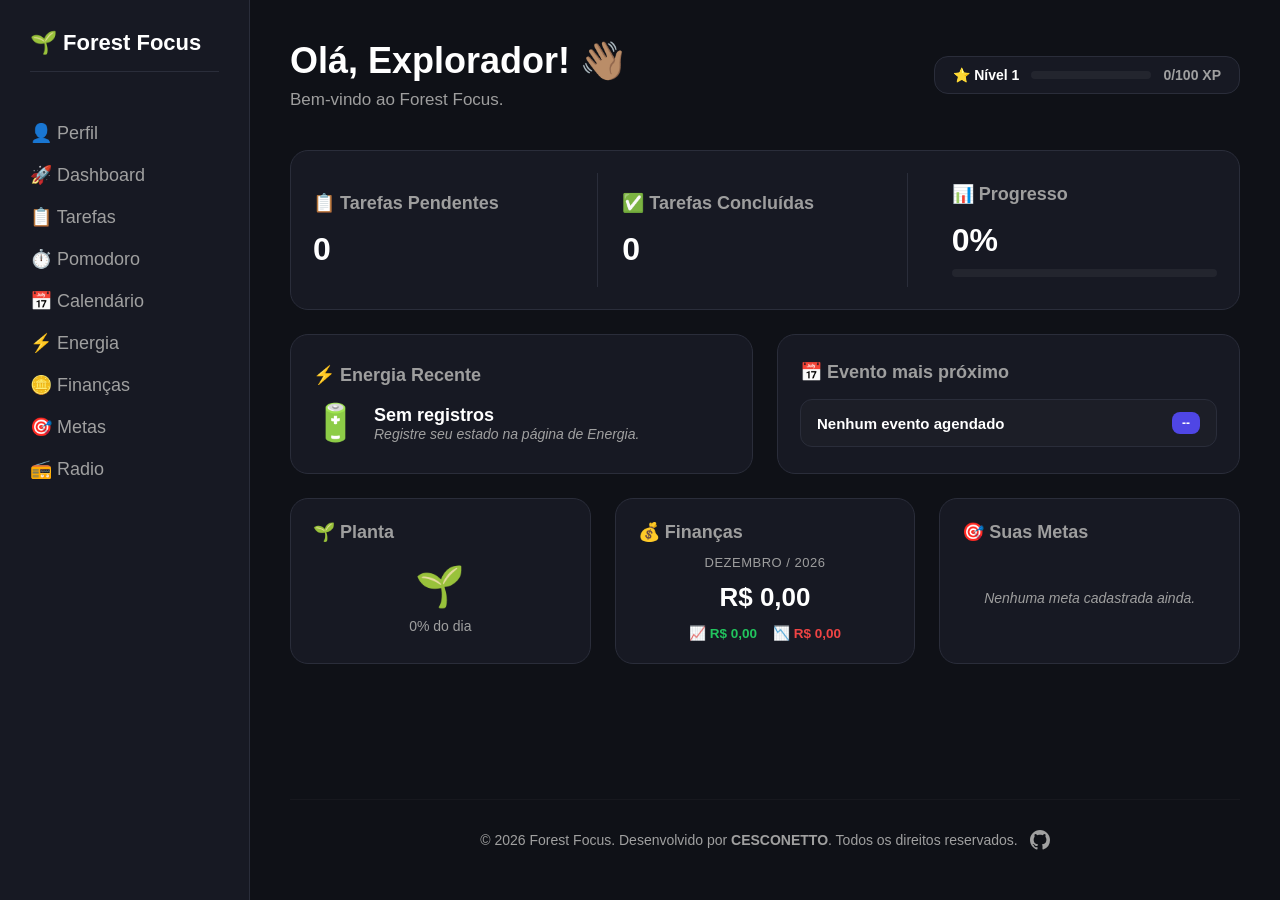
==== commit b92567f6: "Aplicação de um novo tema" ====
--- a/index.html
+++ b/index.html
@@ -149,6 +149,7 @@
   </div>
 
   <script src="assets/js/menu.js"></script>
+  <script src="../assets/js/tema.js"></script>
   <script src="assets/js/dashboard.js"></script>
 
 </body>
--- a/assets/css/base.css
+++ b/assets/css/base.css
@@ -1,9 +1,13 @@
 /* ==========================================================================
    BASE.CSS — compartilhado por TODAS as páginas do projeto
    Contém: variáveis, reset, layout geral, sidebar, menu mobile e rodapé.
-   Cada página deve linkar este arquivo ANTES do seu CSS específico.
-   ========================================================================== */
-
+   ========================================================================== */
+
+/*=========================================
+            TEMAS
+=========================================*/
+
+/* Tema Escuro (padrão) */
 :root {
   --bg-main: #0f1117;
   --bg-card: #171923;
@@ -16,42 +20,110 @@
   --text-white: #ffffff;
   --text-muted: #a0a0a0;
   --text-label: #9e9e9e;
-}
-
+  --logo-color: #ffffff;
+}
+
+/* Tema Claro */
+body.light-theme {
+  --bg-main: #f5f7fb;
+  --bg-card: #ffffff;
+  --bg-select: #f1f5f9;
+  --border-color: #d8dce5;
+  --primary: #4f46e5;
+  --primary-hover: #6d5dfc;
+  --success: #22c55e;
+  --danger: #ef4444;
+  --text-white: #1f2937;
+  --text-muted: #6b7280;
+  --text-label: #4b5563;
+  --logo-color: #000000;
+}
+
+/* Tema Full Black */
+body.black-theme {
+  --bg-main: #000000;
+  --bg-card: #121212;
+  --bg-select: #0d0d0d;
+  --border-color: #35353a;
+  --primary: #4f46e5;
+  --primary-hover: #6d5dfc;
+  --success: #22c55e;
+  --danger: #ef4444;
+  --text-white: #ffffff;
+  --text-muted: #9a9a9a;
+  --text-label: #888888;
+  --logo-color: #ffffff;
+}
+
+/*=========================================
+            RESET
+=========================================*/
 * {
-  margin: 0;
-  padding: 0;
-  box-sizing: border-box;
-  font-family: Arial, sans-serif;
-}
-
-html, body {
-  /* evita o scroll horizontal fantasma causado pela sidebar off-canvas */
-  overflow-x: hidden;
-  width: 100%;
-}
-
+    margin: 0;
+    padding: 0;
+    box-sizing: border-box;
+    font-family: Arial, sans-serif;
+}
+
+html,
 body {
-  background: var(--bg-main);
-  color: var(--text-white);
-  min-height: 100vh;
-}
-
-.section-divider, hr {
-  width: 100%;
-  height: 1px;
-  background: var(--border-color);
-  border: none;
-  margin: 40px 0;
-}
-
+    overflow-x: hidden;
+    width: 100%;
+}
+
+body {
+    background: var(--bg-main);
+    color: var(--text-white);
+    min-height: 100vh;
+    transition: background 0.2s ease, color 0.2s ease;
+}
+
+/*=========================================
+        BOTÃO DE TEMA (descritivo, único)
+=========================================*/
+
+.theme-toggle-btn {
+    display: inline-flex;
+    align-items: center;
+    gap: 8px;
+    background: var(--bg-card);
+    border: 1px solid var(--border-color);
+    color: var(--text-white);
+    padding: 10px 18px;
+    border-radius: 12px;
+    font-size: 14px;
+    font-weight: 600;
+    cursor: pointer;
+    transition: border-color 0.2s ease, transform 0.2s ease;
+    white-space: nowrap;
+}
+
+.theme-toggle-btn:hover {
+    border-color: var(--primary);
+    transform: translateY(-2px);
+}
+
+/*=========================================
+            ELEMENTOS GERAIS
+=========================================*/
+
+.section-divider,
 hr {
-  margin: 15px 0;
-}
-
+    width: 100%;
+    height: 1px;
+    background: var(--border-color);
+    border: none;
+    margin: 40px 0;
+}
+
+hr {
+    margin: 15px 0;
+}
 /* ==========================================================================
    ESTRUTURA BASE (LAYOUT GLOBAL)
    ========================================================================== */
+
+
 .container {
   display: flex;
   min-height: 100vh;
@@ -65,7 +137,6 @@
   min-width: 0;
 }
 
-/* Título de página padrão (h1 + parágrafo de apoio) */
 header {
   margin-bottom: 30px;
 }
@@ -82,9 +153,8 @@
 
 /* ==========================================================================
    CARD BASE — compartilhado por TODAS as páginas
-   (dashboard, tarefas, pomodoro, e as próximas). Cada página só precisa
-   adicionar o que for específico do conteúdo interno do card.
-   ========================================================================== */
+   ========================================================================== */
+   
 .card {
   background: var(--bg-card);
   border: 1px solid var(--border-color);
@@ -111,6 +181,7 @@
 /* ==========================================================================
    SIDEBAR (MENU LATERAL)
    ========================================================================== */
+
 .sidebar {
   width: 250px;
   background: var(--bg-card);
@@ -122,12 +193,12 @@
 
 .sidebar h2 {
   font-size: 22px;
-  color: #ffffff;
+  color: var(--logo-color);
   font-weight: 700;
   margin-bottom: 50px;
   white-space: nowrap;
   padding-bottom: 15px;
-  border-bottom: 1px solid rgba(255, 255, 255, 0.15);
+  border-bottom: 1px solid var(--border-color);
 }
 
 .sidebar nav {
@@ -162,7 +233,6 @@
   text-align: left;
 }
 
-/* Overlay escuro criado dinamicamente pelo menu.js */
 .sidebar-overlay {
   display: none;
 }
@@ -170,6 +240,7 @@
 /* ==========================================================================
    RODAPÉ PRINCIPAL (compartilhado por todas as páginas)
    ========================================================================== */
+
 .main-footer {
   margin-top: auto;
   padding: 30px 0 10px 0;
@@ -197,10 +268,11 @@
 }
 
 /* ==========================================================================
-   MODAL DE EDIÇÃO — compartilhado por TODAS as páginas
+   MODAL DE EDIÇÃO — 
    Substitui prompt()/alert() nativos, que não funcionam de forma
    confiável em navegadores mobile/PWA/webviews.
    ========================================================================== */
+
 .modal-overlay {
   display: none;
   position: fixed;
@@ -306,6 +378,7 @@
 /* ==========================================================================
    RESPONSIVIDADE MOBILE — MENU CORTINA (compartilhado por todas as páginas)
    ========================================================================== */
+
 @media (max-width: 768px) {
   .menu-toggle {
     display: flex;
@@ -325,9 +398,6 @@
     flex-direction: column;
   }
 
-  /* CORREÇÃO: menu agora é uma cortina de TELA CHEIA (como na página que
-     você gostou), ao invés de uma gaveta parcial de 260px que deixava
-     o conteúdo de fundo visível sem escurecer. */
   .sidebar {
     position: fixed;
     top: -100%;
@@ -352,9 +422,6 @@
     margin-top: 60px;
   }
 
-  /* Como a sidebar agora cobre a tela toda, não existe mais uma área
-     "de fora" para escurecer/clicar — o overlay fica sem função, mas
-     a regra some no CSS pra não conflitar com nada. */
   .sidebar-overlay {
     display: none !important;
   }
@@ -376,6 +443,7 @@
 /* ==========================================================================
    BREAKPOINT EXTRA PARA TELAS BEM PEQUENAS (celulares ~320-480px)
    ========================================================================== */
+   
 @media (max-width: 480px) {
   header h1 {
     font-size: 26px;
--- a/assets/css/style.css
+++ b/assets/css/style.css
@@ -1,10 +1,3 @@
-/* ==========================================================================
-   STYLE.CSS — específico da página Dashboard
-   Depende de base.css (variáveis, sidebar, menu mobile, rodapé) já estar
-   linkado antes deste arquivo no HTML.
-   ========================================================================== */
-
-/* HEADER ESPECÍFICO DO DASHBOARD (com o bloco de nível/XP ao lado) */
 header {
   display: flex;
   justify-content: space-between;
@@ -40,6 +33,7 @@
 /* ==========================================================================
    GRIDS E CARDS DO DASHBOARD
    ========================================================================== */
+
 .cards {
   display: flex;
   flex-direction: column;
@@ -58,18 +52,13 @@
   gap: 24px;
 }
 
-/* .card (fundo/borda/hover/h3) agora vem do base.css — aqui só o que
-   é específico do dashboard */
+
 .card-dash {
   min-height: 140px;
   display: flex;
   flex-direction: column;
 }
 
-/* CORREÇÃO: quando .grid-3-columns é usado junto com .card-dash no mesmo
-   elemento (card de métricas), a regra .card-dash sobrescrevia o
-   display:grid por vir depois na cascata. Esta regra tem 2 classes
-   (especificidade maior) e garante que o grid sempre vença. */
 .card-dash.grid-3-columns {
   display: grid;
   grid-template-columns: repeat(3, 1fr);
@@ -96,6 +85,7 @@
 /* ==========================================================================
    MÉTRICAS E COMPONENTES ESPECÍFICOS
    ========================================================================== */
+
 .dash-number {
   font-size: 32px;
   font-weight: bold;
@@ -273,8 +263,8 @@
 
 /* ==========================================================================
    RESPONSIVIDADE MOBILE — ESPECÍFICA DO DASHBOARD
-   (o menu cortina em si já está em base.css)
    ========================================================================== */
+
 @media (max-width: 768px) {
   .grid-2-columns,
   .grid-3-columns,
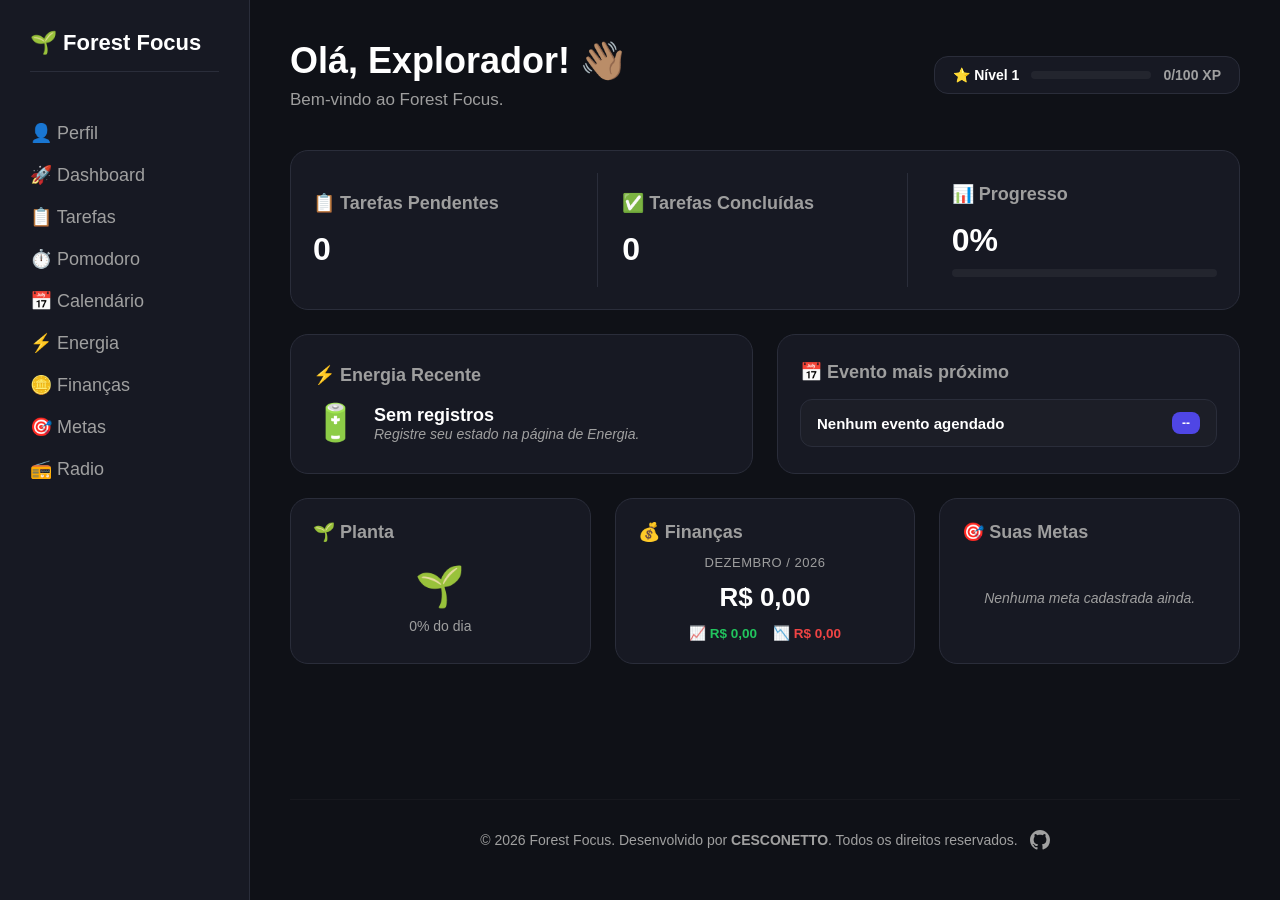
==== commit 00b439cf: "Correção do index.html" ====
--- a/index.html
+++ b/index.html
@@ -149,7 +149,7 @@
   </div>
 
   <script src="assets/js/menu.js"></script>
-  <script src="../assets/js/tema.js"></script>
+  <script src="assets/js/tema.js"></script>
   <script src="assets/js/dashboard.js"></script>
 
 </body>
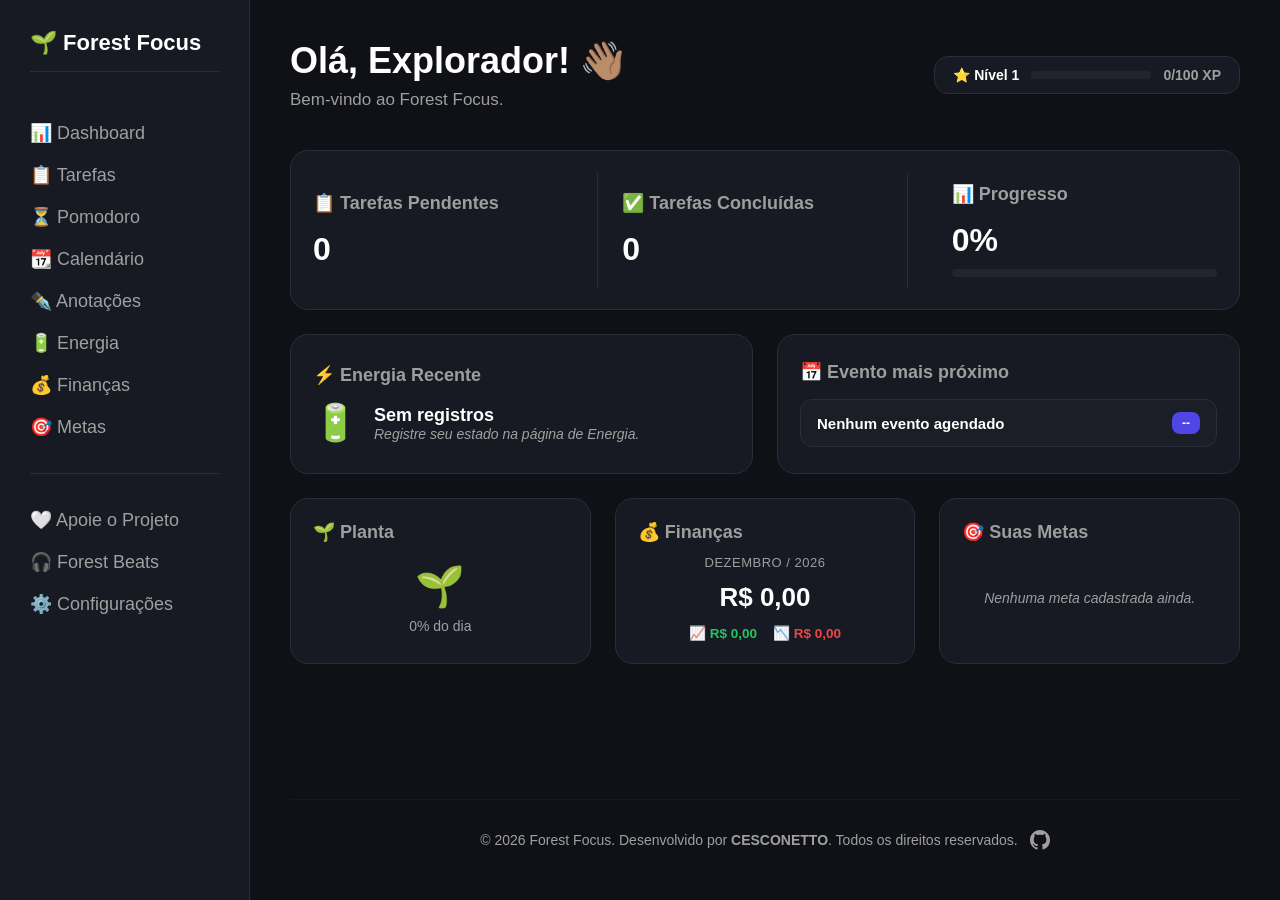
==== commit 62817f18: "Versão 1.5" ====
--- a/index.html
+++ b/index.html
@@ -23,17 +23,20 @@
       <h2>🌱 Forest Focus</h2>
 
       <nav>
-        <a href="pages/perfil.html">👤 Perfil</a>
-        <a href="#">🚀 Dashboard</a>
+        <a href="#">📊 Dashboard</a>
         <a href="pages/tarefas.html">📋 Tarefas</a>
-        <a href="pages/pomodoro.html">⏱️ Pomodoro</a>
-        <a href="pages/calendario.html">📅 Calendário</a>
-        <a href="pages/energia.html">⚡ Energia</a>
-        <a href="pages/financas.html">🪙 Finanças</a>
+        <a href="pages/pomodoro.html">⏳ Pomodoro</a>
+        <a href="pages/calendario.html">📆 Calendário</a>
+        <a href="pages/notion.html">✒️ Anotações</a>
+        <a href="pages/energia.html">🔋 Energia</a>
+        <a href="pages/financas.html">💰 Finanças</a>
         <a href="pages/metas.html">🎯 Metas</a>
-        <a href="https://youtu.be/IvgZ4maSn4c" target="_blank" class="radio-link">
-          📻 Radio
-        </a>
+
+        <hr class="sidebar-divider">
+
+        <a href="pages/doacoes.html">🤍 Apoie o Projeto</a>
+        <a href="https://youtu.be/IvgZ4maSn4c" target="_blank" class="radio-link"> 🎧 Forest Beats</a>
+        <a href="pages/configuracoes.html">⚙️ Configurações</a>
       </nav>
     </aside>
 
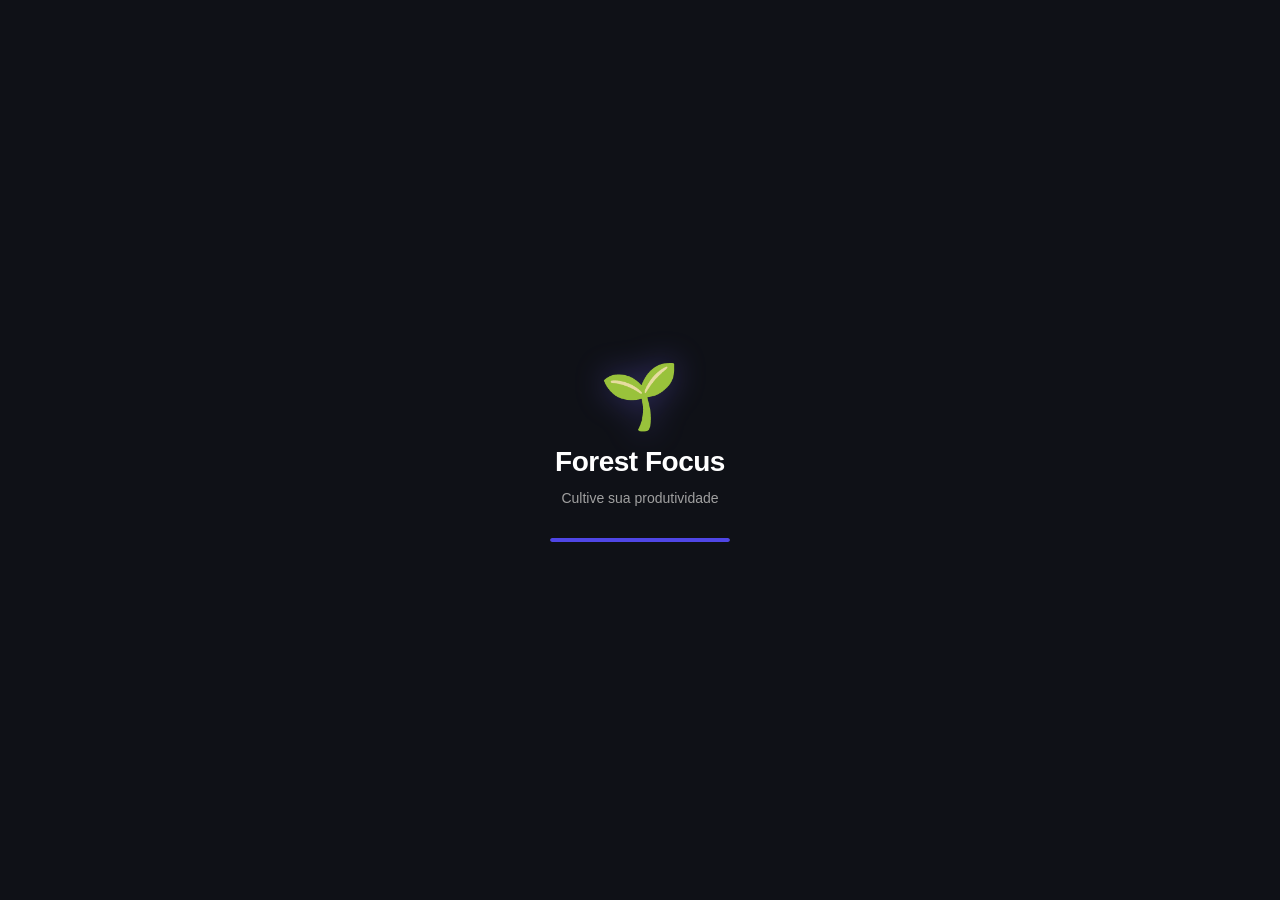
==== commit 52d42bbd: "Detalhes Visuais" ====
--- a/index.html
+++ b/index.html
@@ -3,157 +3,25 @@
 <head>
   <meta charset="UTF-8">
   <meta name="viewport" content="width=device-width, initial-scale=1.0">
-  <title>Dashboard - Forest Focus</title>
+  <title>Forest Focus</title>
   <link rel="icon" type="image/png" href="assets/img/favicon.png">
   <link rel="stylesheet" href="assets/css/base.css">
-  <link rel="stylesheet" href="assets/css/style.css">
-  <link rel="manifest" href="./manifest.json">
-  <meta name="theme-color" content="#1a1a2e">
+  <link rel="stylesheet" href="assets/css/splash.css">
 </head>
 <body>
 
-  <div class="container">
-
-    <button class="menu-toggle" aria-label="Abrir menu">
-      <span>🌱 Forest Focus</span>
-      <span class="menu-icon">☰</span>
-    </button>
-
-    <aside class="sidebar">
-      <h2>🌱 Forest Focus</h2>
-
-      <nav>
-        <a href="#">📊 Dashboard</a>
-        <a href="pages/tarefas.html">📋 Tarefas</a>
-        <a href="pages/pomodoro.html">⏳ Pomodoro</a>
-        <a href="pages/calendario.html">📆 Calendário</a>
-        <a href="pages/notion.html">✒️ Anotações</a>
-        <a href="pages/energia.html">🔋 Energia</a>
-        <a href="pages/financas.html">💰 Finanças</a>
-        <a href="pages/metas.html">🎯 Metas</a>
-
-        <hr class="sidebar-divider">
-
-        <a href="pages/doacoes.html">🤍 Apoie o Projeto</a>
-        <a href="https://youtu.be/IvgZ4maSn4c" target="_blank" class="radio-link"> 🎧 Forest Beats</a>
-        <a href="pages/configuracoes.html">⚙️ Configurações</a>
-      </nav>
-    </aside>
-
-    <main class="main-content">
-
-      <header>
-        <div>
-          <h1>Olá, Explorador! 👋🏽</h1>
-          <p>Bem-vindo ao Forest Focus.</p>
-        </div>
-        
-        <div class="user-level-top">
-          <span>⭐ <span id="levelText">Nível 1</span></span>
-          <div class="progress-bar">
-            <div id="levelFill" style="width: 70%;"></div>
-          </div>
-          <span id="xpText">70/100 XP</span>
-        </div>
-      </header>
-
-      <section class="cards">
-
-        <div class="card card-dash grid-3-columns">
-          <div class="metric-item border-right">
-            <h3>📋 Tarefas Pendentes</h3>
-            <p id="taskCounter" class="dash-number">0</p>
-          </div>
-          
-          <div class="metric-item border-right">
-            <h3>✅ Tarefas Concluídas</h3>
-            <p id="completedCounter" class="dash-number">0</p>
-          </div>
-
-          <div class="metric-item padding-x">
-            <h3>📊 Progresso</h3>
-            <p id="progressText" class="dash-number">0%</p>
-            <div class="progress-bar">
-              <div id="progressFill"></div>
-            </div>
-          </div>
-        </div>
-
-        <div class="grid-2-columns">
-          
-          <div class="card card-dash flex-center">
-            <h3>⚡ Energia Recente</h3>
-            <div id="dashEnergyStatus">
-              <span id="dashEnergyEmoji">🔋</span>
-              <div>
-                <h4 id="dashEnergyLabel">Carregando...</h4>
-                <p id="dashEnergyNote">"Buscando último registro..."</p>
-              </div>
-            </div>
-          </div>
-
-          <div class="card card-dash flex-center">
-            <h3>📅 Evento mais próximo</h3>
-            <div id="dashNextEvent">
-              <div class="event-wrapper">
-                <span id="dashEventTitle">Nenhum evento agendado</span>
-                <span id="dashEventBadge">--</span>
-              </div>
-            </div>
-          </div>
-
-        </div>
-
-        <div class="grid-3-columns">
-          
-          <div class="card card-dash space-between">
-            <h3>🌱 Planta</h3>
-            <div class="card-center-content">
-              <div id="plantStage">🌱</div>
-              <p id="plantProgress">Brotando...</p>
-            </div>
-          </div>
-
-          <div class="card card-dash space-between">
-            <h3>💰 Finanças</h3>
-            <div class="card-center-content">
-              <p id="financeMonth">Junho 2026</p>
-              <p id="balanceText">R$ 0,00</p>
-              <div class="finance-summary">
-                <span id="incomeText">📈 R$ 0,00</span>
-                <span id="expenseText">📉 R$ 0,00</span>
-              </div>
-            </div>
-          </div>
-
-          <div class="card card-dash space-between">
-            <h3>🎯 Suas Metas</h3>
-            <div id="dashboardGoalsContent">
-              <p class="loading-text">Carregando metas...</p>
-            </div>
-          </div>
-
-        </div>
-
-      </section>
-
-      <footer class="main-footer">
-        <p>
-          &copy; 2026 Forest Focus. Desenvolvido por <strong>CESCONETTO</strong>. Todos os direitos reservados.
-        </p>
-        <a href="https://github.com/ViniCesco" target="_blank" title="Ver meu GitHub">
-          <svg height="20" width="20" viewBox="0 0 16 16">
-            <path d="M8 0C3.58 0 0 3.58 0 8c0 3.54 2.29 6.53 5.47 7.59.4.07.55-.17.55-.38 0-.19-.01-.82-.01-1.49-2.01.37-2.53-.49-2.69-.94-.09-.23-.48-.94-.82-1.13-.28-.15-.68-.52-.01-.53.63-.01 1.08.58 1.23.82.72 1.21 1.87.87 2.33.66.07-.52.28-.87.51-1.07-1.78-.2-3.64-.89-3.64-3.95 0-.87.31-1.59.82-2.15-.08-.2-.36-1.02.08-2.12 0 0 .67-.21 2.2.82.64-.18 1.32-.27 2-.27.68 0 1.36.09 2 .27 1.53-1.04 2.2-.82 2.2-.82.44 1.1.16 1.92.08 2.12.51.56.82 1.27.82 2.15 0 3.07-1.87 3.75-3.65 3.95.29.25.54.73.54 1.48 0 1.07-.01 1.93-.01 2.2 0 .21.15.46.55.38A8.013 8.013 0 0016 8c0-4.42-3.58-8-8-8z"></path>
-          </svg>
-        </a>
-      </footer>
-
-    </main>
+  <div class="splash-container">
+    <div class="splash-content">
+      <div class="logo-icon">🌱</div>
+      <h1 class="logo-title">Forest Focus</h1>
+      <p class="logo-subtitle">Cultive sua produtividade</p>
+      
+      <div class="progress-bar-container">
+        <div class="progress-bar"></div>
+      </div>
+    </div>
   </div>
 
-  <script src="assets/js/menu.js"></script>
-  <script src="assets/js/tema.js"></script>
-  <script src="assets/js/dashboard.js"></script>
-
+  <script src="assets/js/splash.js"></script>
 </body>
 </html>
--- a/assets/css/splash.css
+++ b/assets/css/splash.css
@@ -0,0 +1,94 @@
+body {
+  margin: 0;
+  padding: 0;
+  overflow: hidden;
+  background-color: var(--bg-main, #0d0f12);
+  display: flex;
+  justify-content: center;
+  align-items: center;
+  height: 100vh;
+  font-family: system-ui, -apple-system, sans-serif;
+}
+
+.splash-container {
+  display: flex;
+  justify-content: center;
+  align-items: center;
+  text-align: center;
+}
+
+.splash-content {
+  display: flex;
+  flex-direction: column;
+  align-items: center;
+  gap: 12px;
+  animation: fadeIn 0.8s ease-out forwards;
+}
+
+.logo-icon {
+  font-size: 64px;
+  animation: float 2.5s ease-in-out infinite;
+  filter: drop-shadow(0 0 16px rgba(108, 92, 231, 0.4));
+}
+
+.logo-title {
+  color: var(--text-white, #ffffff);
+  font-size: 28px;
+  font-weight: 800;
+  margin: 0;
+  letter-spacing: -0.5px;
+}
+
+.logo-subtitle {
+  color: var(--text-muted, #a0a0a0);
+  font-size: 14px;
+  margin: 0 0 20px 0;
+}
+
+/* Barra de Carregamento Estilizada */
+.progress-bar-container {
+  width: 180px;
+  height: 4px;
+  background: rgba(255, 255, 255, 0.08);
+  border-radius: 10px;
+  overflow: hidden;
+  position: relative;
+}
+
+.progress-bar {
+  width: 0%;
+  height: 100%;
+  background: var(--primary, #6c5ce7);
+  border-radius: 10px;
+  animation: loadProgress 2s cubic-bezier(0.4, 0, 0.2, 1) forwards;
+}
+
+/* Animações */
+@keyframes fadeIn {
+  from {
+    opacity: 0;
+    transform: translateY(10px);
+  }
+  to {
+    opacity: 1;
+    transform: translateY(0);
+  }
+}
+
+@keyframes float {
+  0%, 100% {
+    transform: translateY(0);
+  }
+  50% {
+    transform: translateY(-8px);
+  }
+}
+
+@keyframes loadProgress {
+  0% {
+    width: 0%;
+  }
+  100% {
+    width: 100%;
+  }
+}
